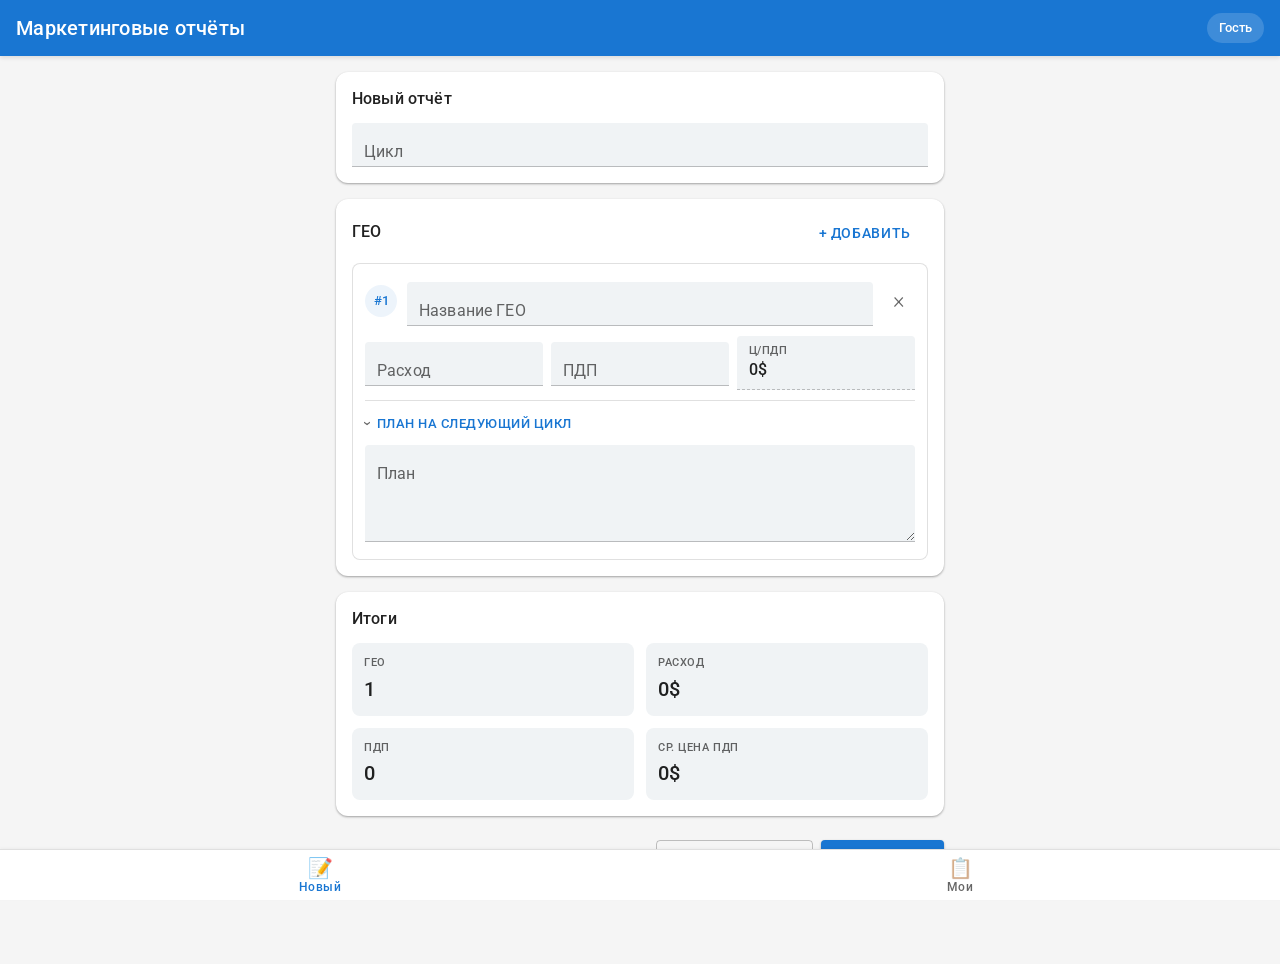
==== mui/index.html @ 9a976442 "Add Material-style draft under /mui/ Creates a parallel UI in mui/ that reuses the same app.js (so a" ====
<!doctype html>
<html lang="ru">
<head>
  <meta charset="UTF-8" />
  <meta name="viewport" content="width=device-width, initial-scale=1.0, viewport-fit=cover" />
  <title>Marketing Report — MUI Draft</title>
  <meta name="theme-color" content="#1976d2" />
  <link rel="preconnect" href="https://fonts.googleapis.com">
  <link rel="preconnect" href="https://fonts.gstatic.com" crossorigin>
  <link rel="stylesheet" href="https://fonts.googleapis.com/css2?family=Roboto:wght@400;500;700&display=swap">
  <link rel="stylesheet" href="./styles.css?v=mui1" />
  <script src="https://telegram.org/js/telegram-web-app.js"></script>
</head>
<body>
  <div id="toastContainer" class="snackbar-container" aria-live="polite"></div>

  <header class="app-bar">
    <h1>Маркетинговые отчёты</h1>
    <div class="user-chip" id="userPill">Загрузка…</div>
  </header>

  <div class="app">
    <main class="content">
      <section id="view-new-report" class="view active">
        <div class="form-card">
          <div class="section-head">
            <h2 id="formTitle">Новый отчёт</h2>
            <span class="badge hidden" id="editBadge">Редактирование</span>
          </div>
          <div class="text-field">
            <input id="cycle" type="text" inputmode="numeric" placeholder=" " />
            <label for="cycle">Цикл</label>
          </div>
          <input id="editingReportKey" type="hidden" />
        </div>

        <div class="form-card">
          <div class="section-head">
            <h2>ГЕО</h2>
            <button id="addGeoBtn" type="button" class="btn btn-text">+ ДОБАВИТЬ</button>
          </div>
          <div id="geoList" class="geo-list"></div>
        </div>

        <div class="form-card totals-card">
          <div class="section-head"><h2>Итоги</h2></div>
          <div class="totals-grid">
            <div><span>ГЕО</span><strong id="totalGeo">0</strong></div>
            <div><span>Расход</span><strong id="totalSpend">0$</strong></div>
            <div><span>ПДП</span><strong id="totalPdp">0</strong></div>
            <div><span>Ср. цена ПДП</span><strong id="totalAvg">0$</strong></div>
          </div>
        </div>

        <div class="actions-row">
          <button id="resetBtn" type="button" class="btn btn-text">Сбросить</button>
          <button id="previewBtn" type="button" class="btn btn-outlined">Предпросмотр</button>
          <button id="submitBtn" type="button" class="btn btn-contained btn-primary">Отправить</button>
        </div>
      </section>

      <section id="view-my-reports" class="view">
        <div class="list-header">
          <h2>Мои отчёты</h2>
          <button id="refreshMyReportsBtn" type="button" class="btn-icon-only" aria-label="Обновить">↻</button>
        </div>
        <div id="myReportsList" class="list-wrap">
          <div class="empty-state">Загрузка…</div>
        </div>
      </section>

      <section id="view-admin-cycles" class="view">
        <div class="list-header">
          <h2>Циклы</h2>
          <button id="refreshAdminCyclesBtn" type="button" class="btn-icon-only" aria-label="Обновить">↻</button>
        </div>
        <div id="adminCyclesList" class="list-wrap">
          <div class="empty-state">Загрузка…</div>
        </div>
      </section>

      <section id="view-admin-history" class="view">
        <div class="list-header">
          <h2>История</h2>
          <button id="refreshAdminHistoryBtn" type="button" class="btn-icon-only" aria-label="Обновить">↻</button>
        </div>
        <div id="adminHistoryList" class="list-wrap">
          <div class="empty-state">Загрузка…</div>
        </div>
      </section>

      <section id="previewCard" class="form-card preview hidden">
        <div class="section-head">
          <h2>Предпросмотр</h2>
          <button id="closePreviewBtn" type="button" class="btn btn-text">Закрыть</button>
        </div>
        <pre id="previewText"></pre>
      </section>
    </main>
  </div>

  <nav class="bottom-nav" id="topTabs">
    <button type="button" class="tab-btn active" data-view="new-report">
      <span class="bn-icon">📝</span>
      <span class="bn-label">Новый</span>
    </button>
    <button type="button" class="tab-btn" data-view="my-reports">
      <span class="bn-icon">📋</span>
      <span class="bn-label">Мои</span>
    </button>
    <button type="button" class="tab-btn hidden" data-view="admin-cycles" id="adminCyclesTab">
      <span class="bn-icon">📊</span>
      <span class="bn-label">Циклы</span>
    </button>
    <button type="button" class="tab-btn hidden" data-view="admin-history" id="adminHistoryTab">
      <span class="bn-icon">🕘</span>
      <span class="bn-label">История</span>
    </button>
  </nav>

  <template id="geoTemplate">
    <article class="geo-item">
      <div class="geo-top">
        <span class="geo-number">#1</span>
        <div class="text-field text-field-flex">
          <input class="geo-input" type="text" placeholder=" " />
          <label>Название ГЕО</label>
        </div>
        <button type="button" class="remove-geo btn-icon-close" aria-label="Удалить">×</button>
      </div>

      <div class="geo-metrics">
        <div class="text-field">
          <input class="spend-input" type="text" inputmode="decimal" placeholder=" " />
          <label>Расход</label>
        </div>
        <div class="text-field">
          <input class="pdp-input" type="text" inputmode="decimal" placeholder=" " />
          <label>ПДП</label>
        </div>
        <div class="readonly-field">
          <span class="readonly-label">Ц/ПДП</span>
          <span class="avg-output">0$</span>
        </div>
      </div>

      <details class="plan-details" open>
        <summary>План на следующий цикл</summary>
        <div class="text-field">
          <textarea class="plan-input" rows="3" placeholder=" "></textarea>
          <label>План</label>
        </div>
      </details>
    </article>
  </template>

  <script src="../app.js?v=mui1"></script>
</body>
</html>
---- mui/styles.css ----
/* MUI-inspired draft */
:root{
  color-scheme: light;

  --primary: #1976d2;
  --primary-dark: #115293;
  --primary-light: #42a5f5;
  --primary-soft: rgba(25,118,210,0.08);
  --primary-hover: rgba(25,118,210,0.04);

  --background: #f5f5f5;
  --surface: #ffffff;
  --surface-variant: #f0f3f5;

  --on-surface: rgba(0,0,0,0.87);
  --on-surface-medium: rgba(0,0,0,0.6);
  --on-surface-disabled: rgba(0,0,0,0.38);
  --divider: rgba(0,0,0,0.12);
  --divider-strong: rgba(0,0,0,0.23);

  --error: #d32f2f;
  --error-soft: rgba(211,47,47,0.08);
  --warning: #ed6c02;
  --warning-soft: rgba(237,108,2,0.12);
  --success: #2e7d32;
  --success-soft: rgba(46,125,50,0.08);

  --shadow-1: 0 1px 3px rgba(0,0,0,0.12), 0 1px 2px rgba(0,0,0,0.24);
  --shadow-2: 0 3px 6px rgba(0,0,0,0.10), 0 3px 6px rgba(0,0,0,0.13);
  --shadow-4: 0 10px 20px rgba(0,0,0,0.10), 0 6px 6px rgba(0,0,0,0.13);
  --shadow-app-bar: 0 2px 4px rgba(0,0,0,0.10);

  --bottom-nav-h: 64px;
  --app-bar-h: 56px;
}

*{box-sizing:border-box}
*::-webkit-tap-highlight-color{background:transparent}

html,body{
  margin:0;padding:0;
  background:var(--background);color:var(--on-surface);
  font-family:'Roboto',-apple-system,BlinkMacSystemFont,'Segoe UI',Arial,sans-serif;
  font-size:14px;line-height:1.43;
  -webkit-font-smoothing:antialiased;
  min-height:100%;
}
body{
  min-height:100dvh;
  padding-bottom:calc(var(--bottom-nav-h) + env(safe-area-inset-bottom));
}

/* App bar */
.app-bar{
  position:sticky;top:0;left:0;right:0;
  background:var(--primary);color:#fff;
  padding:max(8px, env(safe-area-inset-top)) 16px 8px;
  display:flex;align-items:center;justify-content:space-between;gap:12px;
  z-index:10;
  box-shadow:var(--shadow-app-bar);
  min-height:var(--app-bar-h)
}
.app-bar h1{
  margin:0;
  font-size:20px;font-weight:500;letter-spacing:0.0125em;
  color:#fff;
}
.user-chip{
  display:inline-flex;align-items:center;gap:6px;
  padding:6px 12px;
  background:rgba(255,255,255,0.16);color:#fff;
  border-radius:16px;
  font-size:13px;font-weight:500;
  white-space:nowrap;max-width:45vw;overflow:hidden;text-overflow:ellipsis
}

/* App layout */
.app{max-width:640px;margin:0 auto;padding:16px}
.content{display:flex;flex-direction:column;gap:16px}
.view{display:none;flex-direction:column;gap:16px}
.view.active{display:flex}
h1,h2,h3{margin:0;font-weight:500;color:var(--on-surface)}
h2{font-size:16px;font-weight:500;letter-spacing:0.0094em}
h3{font-size:15px;font-weight:500}

/* Cards */
.form-card{
  background:var(--surface);
  border-radius:12px;
  padding:16px;
  box-shadow:var(--shadow-1);
}
.section-head{
  display:flex;align-items:center;justify-content:space-between;gap:12px;
  margin-bottom:12px
}
.section-head h2,.section-head h3{flex:1;min-width:0}

/* Floating-label text fields */
.text-field{
  position:relative;
  margin-top:6px;
}
.text-field input,
.text-field textarea{
  width:100%;
  padding:18px 12px 6px;
  border:none;
  border-bottom:1px solid var(--divider-strong);
  background:var(--surface-variant);
  border-radius:4px 4px 0 0;
  font-family:inherit;font-size:16px;color:var(--on-surface);
  outline:none;
  transition:border-color .15s, background .15s;
}
.text-field textarea{resize:vertical;min-height:80px;line-height:1.5}
.text-field input:hover,.text-field textarea:hover{background:#e8ebee}
.text-field input:focus,.text-field textarea:focus{
  border-bottom:2px solid var(--primary);
  padding-bottom:5px;
  background:#e8ebee;
}
.text-field label{
  position:absolute;top:18px;left:12px;
  pointer-events:none;
  font-size:16px;color:var(--on-surface-medium);
  transition:all .15s ease;
  background:transparent;
  letter-spacing:0.009em;
  max-width:calc(100% - 24px);
  overflow:hidden;text-overflow:ellipsis;white-space:nowrap;
}
.text-field input:focus + label,
.text-field input:not(:placeholder-shown) + label,
.text-field textarea:focus + label,
.text-field textarea:not(:placeholder-shown) + label{
  top:6px;font-size:11px;
  color:var(--primary);
  font-weight:500;letter-spacing:0.04em;
}
.text-field-flex{flex:1;min-width:0}

/* Readonly field (Ц/ПДП) */
.readonly-field{
  display:flex;flex-direction:column;justify-content:center;
  padding:6px 12px;
  background:var(--surface-variant);
  border-radius:4px 4px 0 0;
  border-bottom:1px dashed var(--divider-strong);
  min-height:54px
}
.readonly-label{font-size:11px;color:var(--on-surface-medium);font-weight:500;letter-spacing:0.04em}
.readonly-field .avg-output{
  font-size:16px;font-weight:500;color:var(--on-surface);
  font-variant-numeric:tabular-nums
}

/* GEO block */
.geo-list{display:flex;flex-direction:column;gap:12px}
.geo-item{
  border:1px solid var(--divider);
  border-radius:8px;
  padding:12px;
  background:var(--surface);
  display:flex;flex-direction:column;gap:10px
}
.geo-top{display:flex;align-items:center;gap:10px}
.geo-number{
  flex-shrink:0;
  display:inline-flex;align-items:center;justify-content:center;
  min-width:32px;height:32px;padding:0 8px;
  border-radius:16px;
  background:var(--primary-soft);color:var(--primary);
  font-size:13px;font-weight:500;font-variant-numeric:tabular-nums
}
.btn-icon-close{
  flex-shrink:0;
  display:inline-flex;align-items:center;justify-content:center;
  width:32px;height:32px;padding:0;
  border:none;border-radius:50%;
  background:transparent;color:var(--on-surface-medium);
  font-size:22px;line-height:1;font-weight:300;
  cursor:pointer;font-family:inherit;
  transition:background .15s, color .15s;
}
.btn-icon-close:hover{background:var(--error-soft);color:var(--error)}
.geo-metrics{display:grid;grid-template-columns:1fr 1fr 1fr;gap:8px}

/* Plan details (collapsible) */
.plan-details{border-top:1px solid var(--divider);padding-top:8px;margin-top:0}
.plan-details summary{
  list-style:none;cursor:pointer;
  display:flex;align-items:center;gap:6px;
  padding:6px 0;
  font-size:13px;font-weight:500;color:var(--on-surface-medium);
  letter-spacing:0.04em;text-transform:uppercase;
  user-select:none;
}
.plan-details summary::-webkit-details-marker{display:none}
.plan-details summary::before{
  content:"›";display:inline-block;
  font-size:16px;line-height:1;color:var(--on-surface-medium);
  transition:transform .15s ease
}
.plan-details[open] summary::before{transform:rotate(90deg)}
.plan-details:hover summary,.plan-details[open] summary{color:var(--primary)}

/* Totals */
.totals-card .totals-grid{display:grid;grid-template-columns:repeat(2,1fr);gap:12px}
.totals-grid > div{
  padding:12px;
  background:var(--surface-variant);
  border-radius:8px
}
.totals-grid span{
  display:block;color:var(--on-surface-medium);
  font-size:11px;font-weight:500;text-transform:uppercase;letter-spacing:0.05em;
  margin-bottom:4px
}
.totals-grid strong{
  font-size:20px;font-weight:500;letter-spacing:-0.005em;
  font-variant-numeric:tabular-nums
}

/* Actions row at bottom of form */
.actions-row{
  display:flex;gap:8px;justify-content:flex-end;flex-wrap:wrap;align-items:center;
  padding:8px 0
}

/* Buttons */
.btn{
  display:inline-flex;align-items:center;justify-content:center;gap:6px;
  border:1px solid transparent;
  border-radius:4px;
  padding:8px 16px;min-height:36px;
  font-size:14px;font-weight:500;letter-spacing:0.046em;text-transform:uppercase;
  font-family:inherit;cursor:pointer;
  transition:background .15s, box-shadow .15s, color .15s, border-color .15s;
  position:relative;
}
.btn:disabled{opacity:0.6;cursor:not-allowed}
.btn:active{transform:translateY(1px)}

.btn-text{
  background:transparent;color:var(--primary);
}
.btn-text:hover{background:var(--primary-hover)}

.btn-outlined{
  background:transparent;color:var(--primary);
  border-color:var(--divider-strong);
}
.btn-outlined:hover{background:var(--primary-hover);border-color:var(--primary)}

.btn-contained{
  background:var(--primary);color:#fff;
  box-shadow:var(--shadow-1);
}
.btn-contained:hover{background:var(--primary-dark);box-shadow:var(--shadow-2)}

.btn-primary{} /* alias used by JS */
.btn-secondary{
  background:transparent;color:var(--primary);
  border-color:var(--divider-strong);
}
.btn-secondary:hover{background:var(--primary-hover);border-color:var(--primary)}
.btn-sm{padding:5px 10px;min-height:30px;font-size:12px}
.btn-ghost{background:transparent;color:var(--on-surface-medium);border:1px solid var(--divider)}
.btn-ghost:hover{background:rgba(0,0,0,0.04)}

.btn.is-loading{pointer-events:none}
.btn.is-loading::before{
  content:"";display:inline-block;width:14px;height:14px;
  border:2px solid currentColor;border-right-color:transparent;
  border-radius:50%;
  margin-right:8px;
  animation:btn-spin 0.7s linear infinite;
  vertical-align:-2px;
}
@keyframes btn-spin{to{transform:rotate(360deg)}}

.btn-icon-only{
  display:inline-flex;align-items:center;justify-content:center;
  width:40px;height:40px;padding:0;
  border:none;border-radius:50%;
  background:transparent;color:var(--on-surface-medium);
  font-size:18px;cursor:pointer;font-family:inherit;
  transition:background .15s,color .15s
}
.btn-icon-only:hover{background:rgba(0,0,0,0.04);color:var(--primary)}

/* List headers (above lists) */
.list-header{
  display:flex;align-items:center;justify-content:space-between;
  padding:8px 4px 0;
}
.list-header h2{font-size:18px;font-weight:500}
.list-wrap{display:flex;flex-direction:column;gap:12px}

/* List cards (reports/cycles/history) */
.report-card,.cycle-card,.history-card{
  background:var(--surface);
  border-radius:12px;
  padding:16px;
  box-shadow:var(--shadow-1);
  display:flex;flex-direction:column;gap:12px;
  transition:box-shadow .15s
}
.report-card:hover,.cycle-card:hover,.history-card:hover{box-shadow:var(--shadow-2)}

.kpi-row{display:grid;grid-template-columns:repeat(4,1fr);gap:8px}
.kpi-row-3{grid-template-columns:repeat(3,1fr)}
.kpi{
  padding:8px 10px;
  background:var(--surface-variant);
  border-radius:8px
}
.kpi span{
  display:block;color:var(--on-surface-medium);
  font-size:11px;font-weight:500;letter-spacing:0.04em;margin-bottom:2px;
  text-transform:uppercase
}
.kpi strong{font-size:14px;font-weight:500;letter-spacing:-0.005em;font-variant-numeric:tabular-nums}

/* Per-GEO breakdown rows inside report card */
.report-items{
  display:flex;flex-direction:column;gap:0;
  padding-top:8px;margin-top:4px;
  border-top:1px solid var(--divider)
}
.report-item{
  display:flex;align-items:center;justify-content:space-between;gap:12px;
  padding:8px 0;font-size:13px;line-height:1.4
}
.report-item + .report-item{border-top:1px solid var(--divider)}
.report-item-name{color:var(--on-surface);font-weight:400;min-width:0;overflow:hidden;text-overflow:ellipsis;white-space:nowrap}
.report-item-stats{color:var(--on-surface-medium);font-size:13px;font-variant-numeric:tabular-nums;white-space:nowrap;flex-shrink:0}

/* Meta */
.meta-stamp{color:var(--on-surface-medium);font-size:12px;font-weight:500;font-variant-numeric:tabular-nums;flex-shrink:0}
.meta-row{display:flex;gap:10px;flex-wrap:wrap;color:var(--on-surface-medium);font-size:12px}
.card-actions{display:flex;gap:8px;flex-wrap:wrap}

/* Empty state */
.empty-state{
  padding:32px 16px;
  background:var(--surface);
  border:1px dashed var(--divider);
  border-radius:12px;
  color:var(--on-surface-medium);text-align:center;font-size:14px
}

/* Badge / chip */
.badge{
  display:inline-flex;align-items:center;
  padding:4px 10px;border-radius:16px;
  background:var(--warning-soft);color:var(--warning);
  font-size:12px;font-weight:500;letter-spacing:0.02em
}

/* Bottom navigation */
.bottom-nav{
  position:fixed;bottom:0;left:0;right:0;
  display:flex;
  background:var(--surface);
  border-top:1px solid var(--divider);
  padding-bottom:env(safe-area-inset-bottom);
  z-index:10;
  box-shadow:0 -1px 3px rgba(0,0,0,0.04)
}
.bottom-nav .tab-btn{
  flex:1;
  display:flex;flex-direction:column;align-items:center;gap:2px;
  padding:8px 4px 6px;
  border:none;background:transparent;
  font-size:12px;font-weight:500;
  color:var(--on-surface-medium);
  cursor:pointer;font-family:inherit;
  transition:color .15s, background .15s
}
.bottom-nav .tab-btn:hover{background:rgba(0,0,0,0.04)}
.bottom-nav .tab-btn.active{color:var(--primary)}
.bn-icon{font-size:20px;line-height:1}
.bn-label{font-size:12px;letter-spacing:0.04em}

/* Snackbar (toast) */
.snackbar-container{
  position:fixed;
  bottom:calc(var(--bottom-nav-h) + env(safe-area-inset-bottom) + 12px);
  left:50%;transform:translateX(-50%);
  display:flex;flex-direction:column-reverse;gap:8px;
  pointer-events:none;
  z-index:100;
  width:calc(100% - 32px);max-width:520px;
}
.toast{
  pointer-events:auto;
  padding:14px 16px;
  border-radius:4px;
  background:#323232;color:#fff;
  font-size:14px;
  box-shadow:var(--shadow-4);
  opacity:0;transform:translateY(8px);
  animation:toast-in .2s ease forwards;
  letter-spacing:0.0142em;
}
.toast.out{animation:toast-out .2s ease forwards}
.toast-success{background:var(--success)}
.toast-error{background:var(--error)}
@keyframes toast-in{to{opacity:1;transform:translateY(0)}}
@keyframes toast-out{to{opacity:0;transform:translateY(8px)}}

/* Preview pre */
.preview pre{
  white-space:pre-wrap;word-break:break-word;margin:0;
  color:var(--on-surface);
  font-family:'Roboto Mono',ui-monospace,SFMono-Regular,Menlo,Consolas,monospace;
  font-size:13px;line-height:1.6
}

/* Utility */
.hidden{display:none!important}

/* Responsive */
@media (max-width:420px){
  .kpi-row{grid-template-columns:repeat(2,1fr)}
  .kpi-row-3{grid-template-columns:repeat(3,1fr)}
  .user-chip{max-width:38vw}
  .totals-card .totals-grid{grid-template-columns:repeat(2,1fr)}
}
@media (max-width:340px){
  .geo-metrics{grid-template-columns:1fr 1fr}
  .geo-metrics .readonly-field{grid-column:1/-1}
}
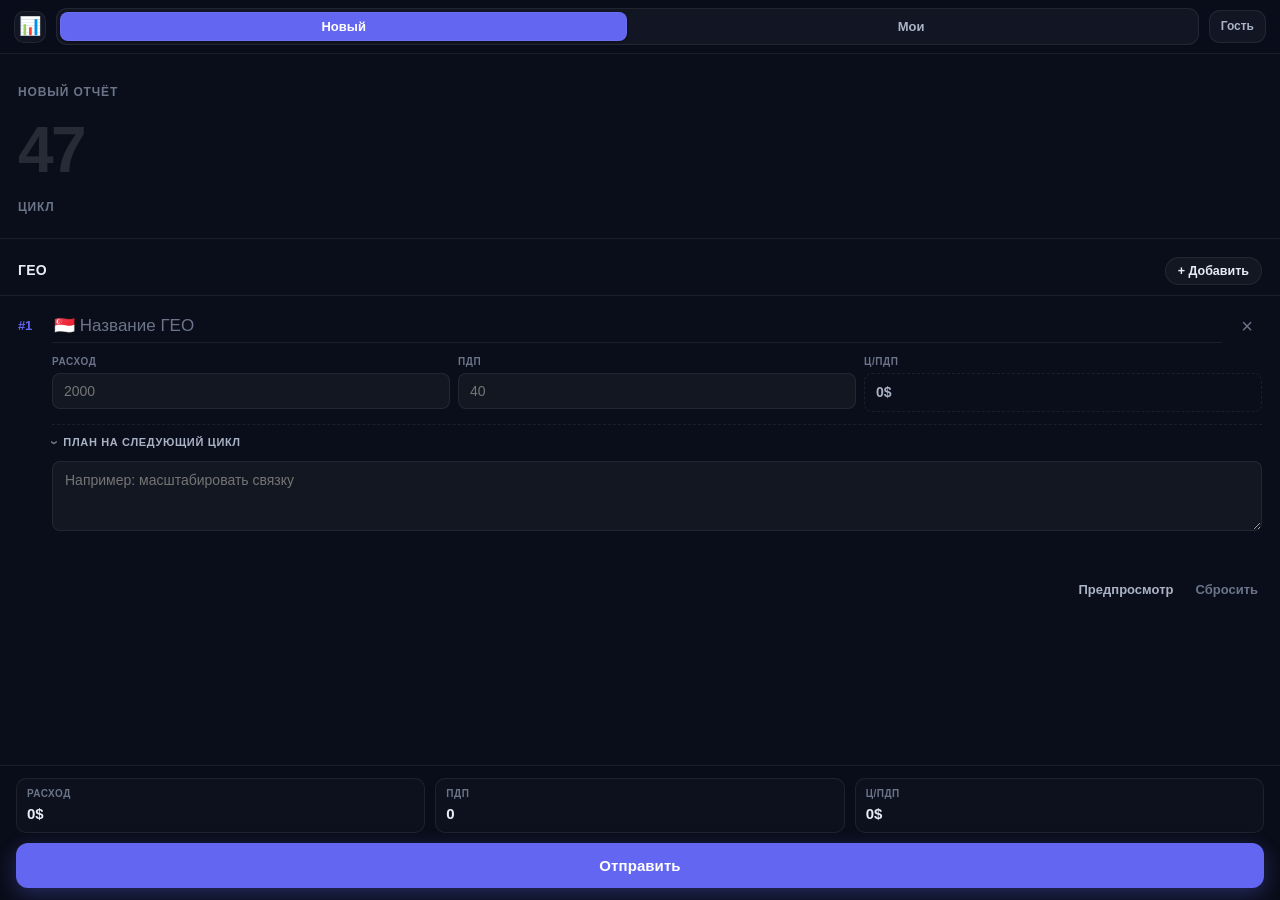
==== commit 15193932: "Replace MUI draft with FLOW layout (sticky shell, hero cycle, dock) Rewrites /mui/ as a layout explo" ====
--- a/mui/index.html
+++ b/mui/index.html
@@ -3,157 +3,133 @@
 <head>
   <meta charset="UTF-8" />
   <meta name="viewport" content="width=device-width, initial-scale=1.0, viewport-fit=cover" />
-  <title>Marketing Report — MUI Draft</title>
-  <meta name="theme-color" content="#1976d2" />
-  <link rel="preconnect" href="https://fonts.googleapis.com">
-  <link rel="preconnect" href="https://fonts.gstatic.com" crossorigin>
-  <link rel="stylesheet" href="https://fonts.googleapis.com/css2?family=Roboto:wght@400;500;700&display=swap">
-  <link rel="stylesheet" href="./styles.css?v=mui1" />
+  <title>Marketing Report — FLOW Draft</title>
+  <meta name="theme-color" content="#0a0e1a" />
+  <link rel="stylesheet" href="./styles.css?v=flow1" />
   <script src="https://telegram.org/js/telegram-web-app.js"></script>
 </head>
 <body>
-  <div id="toastContainer" class="snackbar-container" aria-live="polite"></div>
+  <div id="toastContainer" class="toast-container" aria-live="polite"></div>
 
-  <header class="app-bar">
-    <h1>Маркетинговые отчёты</h1>
-    <div class="user-chip" id="userPill">Загрузка…</div>
+  <header class="topbar">
+    <div class="brand">📊</div>
+    <nav class="segmented" id="topTabs">
+      <button type="button" class="tab-btn seg-btn active" data-view="new-report">Новый</button>
+      <button type="button" class="tab-btn seg-btn" data-view="my-reports">Мои</button>
+      <button type="button" class="tab-btn seg-btn hidden" data-view="admin-cycles" id="adminCyclesTab">Циклы</button>
+      <button type="button" class="tab-btn seg-btn hidden" data-view="admin-history" id="adminHistoryTab">История</button>
+    </nav>
+    <div class="user-chip" id="userPill">…</div>
   </header>
 
-  <div class="app">
-    <main class="content">
-      <section id="view-new-report" class="view active">
-        <div class="form-card">
-          <div class="section-head">
-            <h2 id="formTitle">Новый отчёт</h2>
-            <span class="badge hidden" id="editBadge">Редактирование</span>
-          </div>
-          <div class="text-field">
-            <input id="cycle" type="text" inputmode="numeric" placeholder=" " />
-            <label for="cycle">Цикл</label>
-          </div>
-          <input id="editingReportKey" type="hidden" />
+  <main class="content">
+    <section id="view-new-report" class="view active">
+      <div class="hero">
+        <div class="hero-head">
+          <span class="hero-eyebrow" id="formTitle">Новый отчёт</span>
+          <span class="badge hidden" id="editBadge">Редактирование</span>
         </div>
+        <input id="cycle" class="hero-input" type="text" inputmode="numeric" placeholder="47" />
+        <span class="hero-sub">Цикл</span>
+        <input id="editingReportKey" type="hidden" />
+      </div>
 
-        <div class="form-card">
-          <div class="section-head">
-            <h2>ГЕО</h2>
-            <button id="addGeoBtn" type="button" class="btn btn-text">+ ДОБАВИТЬ</button>
-          </div>
-          <div id="geoList" class="geo-list"></div>
+      <div class="section">
+        <div class="section-bar">
+          <span class="section-title">ГЕО</span>
+          <button id="addGeoBtn" type="button" class="chip-btn">+ Добавить</button>
         </div>
+        <div id="geoList" class="geo-list"></div>
+      </div>
 
-        <div class="form-card totals-card">
-          <div class="section-head"><h2>Итоги</h2></div>
-          <div class="totals-grid">
-            <div><span>ГЕО</span><strong id="totalGeo">0</strong></div>
-            <div><span>Расход</span><strong id="totalSpend">0$</strong></div>
-            <div><span>ПДП</span><strong id="totalPdp">0</strong></div>
-            <div><span>Ср. цена ПДП</span><strong id="totalAvg">0$</strong></div>
-          </div>
-        </div>
+      <div class="below-list">
+        <button id="previewBtn" type="button" class="link-btn">Предпросмотр</button>
+        <button id="resetBtn" type="button" class="link-btn link-btn-muted">Сбросить</button>
+      </div>
+    </section>
 
-        <div class="actions-row">
-          <button id="resetBtn" type="button" class="btn btn-text">Сбросить</button>
-          <button id="previewBtn" type="button" class="btn btn-outlined">Предпросмотр</button>
-          <button id="submitBtn" type="button" class="btn btn-contained btn-primary">Отправить</button>
-        </div>
-      </section>
+    <section id="view-my-reports" class="view">
+      <div class="list-toolbar">
+        <span class="section-title">Мои отчёты</span>
+        <button id="refreshMyReportsBtn" type="button" class="icon-btn" aria-label="Обновить">↻</button>
+      </div>
+      <div id="myReportsList" class="list-wrap">
+        <div class="empty-state">Загрузка…</div>
+      </div>
+    </section>
 
-      <section id="view-my-reports" class="view">
-        <div class="list-header">
-          <h2>Мои отчёты</h2>
-          <button id="refreshMyReportsBtn" type="button" class="btn-icon-only" aria-label="Обновить">↻</button>
-        </div>
-        <div id="myReportsList" class="list-wrap">
-          <div class="empty-state">Загрузка…</div>
-        </div>
-      </section>
+    <section id="view-admin-cycles" class="view">
+      <div class="list-toolbar">
+        <span class="section-title">Циклы</span>
+        <button id="refreshAdminCyclesBtn" type="button" class="icon-btn" aria-label="Обновить">↻</button>
+      </div>
+      <div id="adminCyclesList" class="list-wrap">
+        <div class="empty-state">Загрузка…</div>
+      </div>
+    </section>
 
-      <section id="view-admin-cycles" class="view">
-        <div class="list-header">
-          <h2>Циклы</h2>
-          <button id="refreshAdminCyclesBtn" type="button" class="btn-icon-only" aria-label="Обновить">↻</button>
-        </div>
-        <div id="adminCyclesList" class="list-wrap">
-          <div class="empty-state">Загрузка…</div>
-        </div>
-      </section>
+    <section id="view-admin-history" class="view">
+      <div class="list-toolbar">
+        <span class="section-title">История изменений</span>
+        <button id="refreshAdminHistoryBtn" type="button" class="icon-btn" aria-label="Обновить">↻</button>
+      </div>
+      <div id="adminHistoryList" class="list-wrap">
+        <div class="empty-state">Загрузка…</div>
+      </div>
+    </section>
 
-      <section id="view-admin-history" class="view">
-        <div class="list-header">
-          <h2>История</h2>
-          <button id="refreshAdminHistoryBtn" type="button" class="btn-icon-only" aria-label="Обновить">↻</button>
-        </div>
-        <div id="adminHistoryList" class="list-wrap">
-          <div class="empty-state">Загрузка…</div>
-        </div>
-      </section>
+    <section id="previewCard" class="card preview hidden">
+      <div class="section-bar">
+        <span class="section-title">Предпросмотр</span>
+        <button id="closePreviewBtn" type="button" class="chip-btn">Закрыть</button>
+      </div>
+      <pre id="previewText"></pre>
+    </section>
+  </main>
 
-      <section id="previewCard" class="form-card preview hidden">
-        <div class="section-head">
-          <h2>Предпросмотр</h2>
-          <button id="closePreviewBtn" type="button" class="btn btn-text">Закрыть</button>
-        </div>
-        <pre id="previewText"></pre>
-      </section>
-    </main>
-  </div>
+  <!-- Hidden elements still needed by JS -->
+  <span id="totalGeo" hidden>0</span>
 
-  <nav class="bottom-nav" id="topTabs">
-    <button type="button" class="tab-btn active" data-view="new-report">
-      <span class="bn-icon">📝</span>
-      <span class="bn-label">Новый</span>
-    </button>
-    <button type="button" class="tab-btn" data-view="my-reports">
-      <span class="bn-icon">📋</span>
-      <span class="bn-label">Мои</span>
-    </button>
-    <button type="button" class="tab-btn hidden" data-view="admin-cycles" id="adminCyclesTab">
-      <span class="bn-icon">📊</span>
-      <span class="bn-label">Циклы</span>
-    </button>
-    <button type="button" class="tab-btn hidden" data-view="admin-history" id="adminHistoryTab">
-      <span class="bn-icon">🕘</span>
-      <span class="bn-label">История</span>
-    </button>
-  </nav>
+  <!-- Sticky dock at bottom — live totals + submit -->
+  <footer class="dock">
+    <div class="dock-stats">
+      <div class="ds"><span>Расход</span><strong id="totalSpend">0$</strong></div>
+      <div class="ds"><span>ПДП</span><strong id="totalPdp">0</strong></div>
+      <div class="ds"><span>Ц/ПДП</span><strong id="totalAvg">0$</strong></div>
+    </div>
+    <button id="submitBtn" type="button" class="btn-cta">Отправить</button>
+  </footer>
 
   <template id="geoTemplate">
     <article class="geo-item">
       <div class="geo-top">
         <span class="geo-number">#1</span>
-        <div class="text-field text-field-flex">
-          <input class="geo-input" type="text" placeholder=" " />
-          <label>Название ГЕО</label>
-        </div>
-        <button type="button" class="remove-geo btn-icon-close" aria-label="Удалить">×</button>
+        <input class="geo-input" type="text" placeholder="🇸🇬 Название ГЕО" />
+        <button type="button" class="remove-geo close-btn" aria-label="Удалить">×</button>
       </div>
 
       <div class="geo-metrics">
-        <div class="text-field">
-          <input class="spend-input" type="text" inputmode="decimal" placeholder=" " />
+        <div class="metric">
           <label>Расход</label>
+          <input class="spend-input" type="text" inputmode="decimal" placeholder="2000" />
         </div>
-        <div class="text-field">
-          <input class="pdp-input" type="text" inputmode="decimal" placeholder=" " />
+        <div class="metric">
           <label>ПДП</label>
+          <input class="pdp-input" type="text" inputmode="decimal" placeholder="40" />
         </div>
-        <div class="readonly-field">
-          <span class="readonly-label">Ц/ПДП</span>
-          <span class="avg-output">0$</span>
+        <div class="metric metric-readonly">
+          <label>Ц/ПДП</label>
+          <div class="avg-output">0$</div>
         </div>
       </div>
 
       <details class="plan-details" open>
         <summary>План на следующий цикл</summary>
-        <div class="text-field">
-          <textarea class="plan-input" rows="3" placeholder=" "></textarea>
-          <label>План</label>
-        </div>
+        <textarea class="plan-input" rows="3" placeholder="Например: масштабировать связку"></textarea>
       </details>
     </article>
   </template>
 
-  <script src="../app.js?v=mui1"></script>
+  <script src="../app.js?v=flow1"></script>
 </body>
 </html>
--- a/mui/styles.css
+++ b/mui/styles.css
@@ -1,37 +1,35 @@
-/* MUI-inspired draft */
+/* FLOW layout draft — flat dark with sticky shell */
 :root{
-  color-scheme: light;
-
-  --primary: #1976d2;
-  --primary-dark: #115293;
-  --primary-light: #42a5f5;
-  --primary-soft: rgba(25,118,210,0.08);
-  --primary-hover: rgba(25,118,210,0.04);
-
-  --background: #f5f5f5;
-  --surface: #ffffff;
-  --surface-variant: #f0f3f5;
-
-  --on-surface: rgba(0,0,0,0.87);
-  --on-surface-medium: rgba(0,0,0,0.6);
-  --on-surface-disabled: rgba(0,0,0,0.38);
-  --divider: rgba(0,0,0,0.12);
-  --divider-strong: rgba(0,0,0,0.23);
-
-  --error: #d32f2f;
-  --error-soft: rgba(211,47,47,0.08);
-  --warning: #ed6c02;
-  --warning-soft: rgba(237,108,2,0.12);
-  --success: #2e7d32;
-  --success-soft: rgba(46,125,50,0.08);
-
-  --shadow-1: 0 1px 3px rgba(0,0,0,0.12), 0 1px 2px rgba(0,0,0,0.24);
-  --shadow-2: 0 3px 6px rgba(0,0,0,0.10), 0 3px 6px rgba(0,0,0,0.13);
-  --shadow-4: 0 10px 20px rgba(0,0,0,0.10), 0 6px 6px rgba(0,0,0,0.13);
-  --shadow-app-bar: 0 2px 4px rgba(0,0,0,0.10);
-
-  --bottom-nav-h: 64px;
-  --app-bar-h: 56px;
+  color-scheme: dark;
+
+  --bg: #0a0e1a;
+  --bg-translucent: rgba(10,14,26,0.85);
+  --bg-translucent-strong: rgba(10,14,26,0.94);
+  --surface: rgba(255,255,255,0.04);
+  --surface-2: rgba(255,255,255,0.07);
+  --surface-3: rgba(255,255,255,0.02);
+
+  --text: #e8ecf5;
+  --text-dim: #aab3c5;
+  --muted: #6b7488;
+
+  --line: rgba(255,255,255,0.07);
+  --line-strong: rgba(255,255,255,0.14);
+
+  --accent: #6366f1;
+  --accent-hover: #4f46e5;
+  --accent-soft: rgba(99,102,241,0.16);
+  --accent-glow: rgba(99,102,241,0.32);
+
+  --success: #10b981;
+  --success-soft: rgba(16,185,129,0.14);
+  --warning: #f59e0b;
+  --warning-soft: rgba(245,158,11,0.14);
+  --danger: #ef4444;
+  --danger-soft: rgba(239,68,68,0.14);
+
+  --topbar-h: 52px;
+  --dock-h: 132px;
 }
 
 *{box-sizing:border-box}
@@ -39,239 +37,393 @@
 
 html,body{
   margin:0;padding:0;
-  background:var(--background);color:var(--on-surface);
-  font-family:'Roboto',-apple-system,BlinkMacSystemFont,'Segoe UI',Arial,sans-serif;
-  font-size:14px;line-height:1.43;
+  background:var(--bg);color:var(--text);
+  font-family:-apple-system,BlinkMacSystemFont,"SF Pro Text","Segoe UI",Inter,Roboto,sans-serif;
+  font-size:15px;line-height:1.4;
   -webkit-font-smoothing:antialiased;
-  min-height:100%;
 }
 body{
   min-height:100dvh;
-  padding-bottom:calc(var(--bottom-nav-h) + env(safe-area-inset-bottom));
-}
-
-/* App bar */
-.app-bar{
+  /* leave room for sticky dock when shown */
+}
+body:has(#view-new-report.view.active){
+  padding-bottom:calc(var(--dock-h) + env(safe-area-inset-bottom))
+}
+
+/* Top bar */
+.topbar{
   position:sticky;top:0;left:0;right:0;
-  background:var(--primary);color:#fff;
-  padding:max(8px, env(safe-area-inset-top)) 16px 8px;
-  display:flex;align-items:center;justify-content:space-between;gap:12px;
+  display:flex;align-items:center;gap:10px;
+  padding:max(8px, env(safe-area-inset-top)) 14px 8px;
+  background:var(--bg-translucent);
+  -webkit-backdrop-filter:saturate(140%) blur(14px);
+  backdrop-filter:saturate(140%) blur(14px);
+  border-bottom:1px solid var(--line);
   z-index:10;
-  box-shadow:var(--shadow-app-bar);
-  min-height:var(--app-bar-h)
-}
-.app-bar h1{
-  margin:0;
-  font-size:20px;font-weight:500;letter-spacing:0.0125em;
-  color:#fff;
+  min-height:var(--topbar-h);
+}
+.brand{
+  flex-shrink:0;
+  width:32px;height:32px;display:flex;align-items:center;justify-content:center;
+  font-size:18px;
+  background:var(--surface);border-radius:10px;
+  border:1px solid var(--line);
+}
+.segmented{
+  flex:1;min-width:0;
+  display:flex;gap:0;
+  background:var(--surface);
+  border:1px solid var(--line);
+  border-radius:11px;
+  padding:3px;
+  overflow:hidden;
+}
+.seg-btn{
+  flex:1;min-width:0;
+  border:none;background:transparent;color:var(--text-dim);
+  padding:7px 8px;
+  font-size:13px;font-weight:600;font-family:inherit;
+  border-radius:8px;
+  cursor:pointer;
+  transition:background .15s, color .15s;
+  white-space:nowrap;overflow:hidden;text-overflow:ellipsis
+}
+.seg-btn:hover{color:var(--text)}
+.seg-btn.active{
+  background:var(--accent);color:#fff;
+  box-shadow:0 1px 2px rgba(0,0,0,0.4), 0 0 0 1px rgba(255,255,255,0.06) inset;
 }
 .user-chip{
-  display:inline-flex;align-items:center;gap:6px;
+  flex-shrink:0;
+  display:inline-flex;align-items:center;gap:4px;
+  padding:7px 11px;
+  background:var(--surface);
+  border:1px solid var(--line);
+  border-radius:11px;
+  font-size:12px;font-weight:600;color:var(--text-dim);
+  white-space:nowrap;max-width:30vw;overflow:hidden;text-overflow:ellipsis
+}
+
+/* Content */
+.content{display:block}
+.view{display:none}
+.view.active{display:block}
+
+/* Hero (cycle input) */
+.hero{
+  padding:30px 18px 22px;
+  border-bottom:1px solid var(--line);
+}
+.hero-head{
+  display:flex;justify-content:space-between;align-items:center;
+  margin-bottom:6px
+}
+.hero-eyebrow{
+  font-size:12px;font-weight:600;letter-spacing:0.07em;
+  text-transform:uppercase;color:var(--muted)
+}
+.hero-input{
+  display:block;width:100%;
+  background:transparent;border:0;outline:none;
+  color:var(--text);
+  font-family:inherit;
+  font-size:clamp(48px, 14vw, 64px);
+  font-weight:800;
+  letter-spacing:-0.04em;
+  line-height:1;
+  padding:6px 0 8px;
+  caret-color:var(--accent);
+}
+.hero-input::placeholder{color:rgba(255,255,255,0.12);font-weight:800}
+.hero-sub{
+  display:block;
+  font-size:12px;font-weight:600;color:var(--muted);
+  letter-spacing:0.07em;text-transform:uppercase;
+  margin-top:4px
+}
+
+/* Section header inside content */
+.section{padding:0 0 18px}
+.section-bar{
+  display:flex;align-items:center;justify-content:space-between;gap:10px;
+  padding:18px 18px 10px;
+}
+.section-title{
+  font-size:14px;font-weight:700;color:var(--text);
+  letter-spacing:0.02em
+}
+.chip-btn{
+  display:inline-flex;align-items:center;gap:4px;
+  border:1px solid var(--line);border-radius:999px;
   padding:6px 12px;
-  background:rgba(255,255,255,0.16);color:#fff;
-  border-radius:16px;
-  font-size:13px;font-weight:500;
-  white-space:nowrap;max-width:45vw;overflow:hidden;text-overflow:ellipsis
-}
-
-/* App layout */
-.app{max-width:640px;margin:0 auto;padding:16px}
-.content{display:flex;flex-direction:column;gap:16px}
-.view{display:none;flex-direction:column;gap:16px}
-.view.active{display:flex}
-h1,h2,h3{margin:0;font-weight:500;color:var(--on-surface)}
-h2{font-size:16px;font-weight:500;letter-spacing:0.0094em}
-h3{font-size:15px;font-weight:500}
-
-/* Cards */
-.form-card{
-  background:var(--surface);
-  border-radius:12px;
-  padding:16px;
-  box-shadow:var(--shadow-1);
-}
-.section-head{
-  display:flex;align-items:center;justify-content:space-between;gap:12px;
-  margin-bottom:12px
-}
-.section-head h2,.section-head h3{flex:1;min-width:0}
-
-/* Floating-label text fields */
-.text-field{
-  position:relative;
-  margin-top:6px;
-}
-.text-field input,
-.text-field textarea{
-  width:100%;
-  padding:18px 12px 6px;
-  border:none;
-  border-bottom:1px solid var(--divider-strong);
-  background:var(--surface-variant);
-  border-radius:4px 4px 0 0;
-  font-family:inherit;font-size:16px;color:var(--on-surface);
-  outline:none;
-  transition:border-color .15s, background .15s;
-}
-.text-field textarea{resize:vertical;min-height:80px;line-height:1.5}
-.text-field input:hover,.text-field textarea:hover{background:#e8ebee}
-.text-field input:focus,.text-field textarea:focus{
-  border-bottom:2px solid var(--primary);
-  padding-bottom:5px;
-  background:#e8ebee;
-}
-.text-field label{
-  position:absolute;top:18px;left:12px;
-  pointer-events:none;
-  font-size:16px;color:var(--on-surface-medium);
-  transition:all .15s ease;
-  background:transparent;
-  letter-spacing:0.009em;
-  max-width:calc(100% - 24px);
-  overflow:hidden;text-overflow:ellipsis;white-space:nowrap;
-}
-.text-field input:focus + label,
-.text-field input:not(:placeholder-shown) + label,
-.text-field textarea:focus + label,
-.text-field textarea:not(:placeholder-shown) + label{
-  top:6px;font-size:11px;
-  color:var(--primary);
-  font-weight:500;letter-spacing:0.04em;
-}
-.text-field-flex{flex:1;min-width:0}
-
-/* Readonly field (Ц/ПДП) */
-.readonly-field{
-  display:flex;flex-direction:column;justify-content:center;
-  padding:6px 12px;
-  background:var(--surface-variant);
-  border-radius:4px 4px 0 0;
-  border-bottom:1px dashed var(--divider-strong);
-  min-height:54px
-}
-.readonly-label{font-size:11px;color:var(--on-surface-medium);font-weight:500;letter-spacing:0.04em}
-.readonly-field .avg-output{
-  font-size:16px;font-weight:500;color:var(--on-surface);
-  font-variant-numeric:tabular-nums
-}
-
-/* GEO block */
-.geo-list{display:flex;flex-direction:column;gap:12px}
+  background:var(--surface);color:var(--text);
+  font-size:12.5px;font-weight:600;font-family:inherit;
+  cursor:pointer;
+  transition:background .15s, border-color .15s
+}
+.chip-btn:hover{background:var(--surface-2);border-color:var(--line-strong)}
+
+/* GEO list — flat rows separated by horizontal dividers */
+.geo-list{display:flex;flex-direction:column}
 .geo-item{
-  border:1px solid var(--divider);
-  border-radius:8px;
-  padding:12px;
-  background:var(--surface);
-  display:flex;flex-direction:column;gap:10px
-}
+  padding:14px 18px;
+  display:flex;flex-direction:column;gap:12px;
+  border-top:1px solid var(--line);
+}
+.geo-item:first-child{border-top:1px solid var(--line)}
+
 .geo-top{display:flex;align-items:center;gap:10px}
 .geo-number{
   flex-shrink:0;
-  display:inline-flex;align-items:center;justify-content:center;
-  min-width:32px;height:32px;padding:0 8px;
-  border-radius:16px;
-  background:var(--primary-soft);color:var(--primary);
-  font-size:13px;font-weight:500;font-variant-numeric:tabular-nums
-}
-.btn-icon-close{
+  font-size:13px;font-weight:700;
+  color:var(--accent);
+  letter-spacing:-0.02em;
+  font-variant-numeric:tabular-nums;
+  width:24px
+}
+.geo-input{
+  flex:1;min-width:0;
+  background:transparent;
+  border:0;border-bottom:1px solid var(--line);
+  color:var(--text);
+  font-size:17px;font-weight:600;font-family:inherit;
+  padding:6px 2px;
+  outline:none;
+  transition:border-color .15s
+}
+.geo-input::placeholder{color:var(--muted);font-weight:500}
+.geo-input:focus{border-bottom-color:var(--accent)}
+.close-btn{
   flex-shrink:0;
   display:inline-flex;align-items:center;justify-content:center;
-  width:32px;height:32px;padding:0;
-  border:none;border-radius:50%;
-  background:transparent;color:var(--on-surface-medium);
-  font-size:22px;line-height:1;font-weight:300;
+  width:30px;height:30px;padding:0;
+  border:0;border-radius:50%;
+  background:transparent;color:var(--muted);
+  font-size:20px;line-height:1;font-weight:300;
   cursor:pointer;font-family:inherit;
-  transition:background .15s, color .15s;
-}
-.btn-icon-close:hover{background:var(--error-soft);color:var(--error)}
-.geo-metrics{display:grid;grid-template-columns:1fr 1fr 1fr;gap:8px}
-
-/* Plan details (collapsible) */
-.plan-details{border-top:1px solid var(--divider);padding-top:8px;margin-top:0}
+  transition:background .15s, color .15s
+}
+.close-btn:hover{background:var(--danger-soft);color:var(--danger)}
+
+/* GEO metrics row */
+.geo-metrics{
+  display:grid;grid-template-columns:1fr 1fr 1fr;gap:8px;
+  padding-left:34px /* indent under .geo-number for alignment */
+}
+.metric label{
+  display:block;
+  font-size:10px;font-weight:600;color:var(--muted);
+  text-transform:uppercase;letter-spacing:0.06em;
+  margin-bottom:4px
+}
+.metric input{
+  width:100%;
+  background:var(--surface);
+  border:1px solid var(--line);
+  border-radius:8px;
+  padding:9px 11px;
+  color:var(--text);font-size:14px;font-weight:500;font-family:inherit;
+  font-variant-numeric:tabular-nums;
+  outline:none;
+  transition:background .15s, border-color .15s
+}
+.metric input:focus{
+  background:var(--surface-2);border-color:var(--accent)
+}
+.metric-readonly .avg-output{
+  display:flex;align-items:center;
+  padding:9px 11px;
+  border:1px dashed var(--line);
+  border-radius:8px;
+  color:var(--text-dim);
+  font-size:14px;font-weight:600;
+  font-variant-numeric:tabular-nums;
+  min-height:36px
+}
+
+/* Plan details */
+.plan-details{
+  margin-left:34px;
+  padding-top:6px;
+  border-top:1px dashed var(--line)
+}
 .plan-details summary{
   list-style:none;cursor:pointer;
   display:flex;align-items:center;gap:6px;
-  padding:6px 0;
-  font-size:13px;font-weight:500;color:var(--on-surface-medium);
-  letter-spacing:0.04em;text-transform:uppercase;
-  user-select:none;
+  padding:4px 0;
+  font-size:11px;font-weight:600;color:var(--muted);
+  text-transform:uppercase;letter-spacing:0.06em;
+  user-select:none
 }
 .plan-details summary::-webkit-details-marker{display:none}
 .plan-details summary::before{
   content:"›";display:inline-block;
-  font-size:16px;line-height:1;color:var(--on-surface-medium);
+  font-size:14px;line-height:1;color:var(--muted);
   transition:transform .15s ease
 }
 .plan-details[open] summary::before{transform:rotate(90deg)}
-.plan-details:hover summary,.plan-details[open] summary{color:var(--primary)}
-
-/* Totals */
-.totals-card .totals-grid{display:grid;grid-template-columns:repeat(2,1fr);gap:12px}
-.totals-grid > div{
-  padding:12px;
-  background:var(--surface-variant);
+.plan-details:hover summary,.plan-details[open] summary{color:var(--text-dim)}
+.plan-input{
+  width:100%;margin-top:6px;
+  background:var(--surface);
+  border:1px solid var(--line);
+  border-radius:8px;
+  padding:10px 12px;
+  color:var(--text);font-size:14px;font-family:inherit;
+  resize:vertical;min-height:60px;
+  outline:none;
+  transition:background .15s, border-color .15s
+}
+.plan-input:focus{background:var(--surface-2);border-color:var(--accent)}
+
+/* Below list (preview/reset secondary actions) */
+.below-list{
+  display:flex;justify-content:flex-end;gap:14px;
+  padding:8px 18px 24px
+}
+.link-btn{
+  background:transparent;border:0;
+  color:var(--text-dim);
+  font-size:13px;font-weight:600;font-family:inherit;
+  cursor:pointer;
+  padding:6px 4px;
+  transition:color .15s
+}
+.link-btn:hover{color:var(--text)}
+.link-btn-muted{color:var(--muted)}
+
+/* List toolbars (Мои отчёты, Циклы, История) */
+.list-toolbar{
+  display:flex;justify-content:space-between;align-items:center;
+  padding:18px 18px 12px
+}
+.list-wrap{
+  display:flex;flex-direction:column;
+  padding:0 18px 24px;gap:10px
+}
+.icon-btn{
+  display:inline-flex;align-items:center;justify-content:center;
+  width:34px;height:34px;
+  border:1px solid var(--line);border-radius:50%;
+  background:var(--surface);color:var(--text-dim);
+  font-size:15px;cursor:pointer;font-family:inherit;
+  transition:background .15s,border-color .15s,color .15s
+}
+.icon-btn:hover{background:var(--surface-2);color:var(--text);border-color:var(--line-strong)}
+
+/* Cards (reports list / cycles / history) — JS produces these */
+.report-card,.cycle-card,.history-card{
+  background:var(--surface);
+  border:1px solid var(--line);
+  border-radius:14px;
+  padding:14px;
+  display:flex;flex-direction:column;gap:10px;
+  transition:border-color .15s, background .15s
+}
+.report-card:hover,.cycle-card:hover,.history-card:hover{border-color:var(--line-strong)}
+
+.section-head{
+  display:flex;align-items:center;justify-content:space-between;gap:10px
+}
+.section-head h2,.section-head h3{margin:0;font-size:15px;font-weight:700}
+
+.kpi-row{display:grid;grid-template-columns:repeat(4,1fr);gap:6px}
+.kpi-row-3{grid-template-columns:repeat(3,1fr)}
+.kpi{
+  padding:8px 10px;
+  background:var(--surface-3);
+  border:1px solid var(--line);
   border-radius:8px
 }
-.totals-grid span{
-  display:block;color:var(--on-surface-medium);
-  font-size:11px;font-weight:500;text-transform:uppercase;letter-spacing:0.05em;
-  margin-bottom:4px
-}
-.totals-grid strong{
-  font-size:20px;font-weight:500;letter-spacing:-0.005em;
-  font-variant-numeric:tabular-nums
-}
-
-/* Actions row at bottom of form */
-.actions-row{
-  display:flex;gap:8px;justify-content:flex-end;flex-wrap:wrap;align-items:center;
-  padding:8px 0
-}
-
-/* Buttons */
-.btn{
-  display:inline-flex;align-items:center;justify-content:center;gap:6px;
-  border:1px solid transparent;
-  border-radius:4px;
-  padding:8px 16px;min-height:36px;
-  font-size:14px;font-weight:500;letter-spacing:0.046em;text-transform:uppercase;
-  font-family:inherit;cursor:pointer;
-  transition:background .15s, box-shadow .15s, color .15s, border-color .15s;
-  position:relative;
-}
-.btn:disabled{opacity:0.6;cursor:not-allowed}
-.btn:active{transform:translateY(1px)}
-
-.btn-text{
-  background:transparent;color:var(--primary);
-}
-.btn-text:hover{background:var(--primary-hover)}
-
-.btn-outlined{
-  background:transparent;color:var(--primary);
-  border-color:var(--divider-strong);
-}
-.btn-outlined:hover{background:var(--primary-hover);border-color:var(--primary)}
-
-.btn-contained{
-  background:var(--primary);color:#fff;
-  box-shadow:var(--shadow-1);
-}
-.btn-contained:hover{background:var(--primary-dark);box-shadow:var(--shadow-2)}
-
-.btn-primary{} /* alias used by JS */
-.btn-secondary{
-  background:transparent;color:var(--primary);
-  border-color:var(--divider-strong);
-}
-.btn-secondary:hover{background:var(--primary-hover);border-color:var(--primary)}
-.btn-sm{padding:5px 10px;min-height:30px;font-size:12px}
-.btn-ghost{background:transparent;color:var(--on-surface-medium);border:1px solid var(--divider)}
-.btn-ghost:hover{background:rgba(0,0,0,0.04)}
-
-.btn.is-loading{pointer-events:none}
-.btn.is-loading::before{
-  content:"";display:inline-block;width:14px;height:14px;
+.kpi span{
+  display:block;color:var(--muted);
+  font-size:10px;font-weight:600;letter-spacing:0.05em;
+  text-transform:uppercase;margin-bottom:2px
+}
+.kpi strong{font-size:13px;font-weight:700;font-variant-numeric:tabular-nums}
+
+.report-items{
+  display:flex;flex-direction:column;
+  padding-top:8px;margin-top:2px;
+  border-top:1px dashed var(--line)
+}
+.report-item{
+  display:flex;align-items:center;justify-content:space-between;gap:12px;
+  padding:6px 0;font-size:13px;line-height:1.3
+}
+.report-item + .report-item{border-top:1px solid var(--line)}
+.report-item-name{color:var(--text);font-weight:500;min-width:0;overflow:hidden;text-overflow:ellipsis;white-space:nowrap}
+.report-item-stats{color:var(--text-dim);font-size:12px;font-variant-numeric:tabular-nums;white-space:nowrap;flex-shrink:0}
+
+.meta-stamp{color:var(--muted);font-size:12px;font-weight:500;font-variant-numeric:tabular-nums;flex-shrink:0}
+.meta-row{display:flex;gap:8px;flex-wrap:wrap;color:var(--text-dim);font-size:12px}
+.card-actions{display:flex;gap:8px;flex-wrap:wrap}
+
+.empty-state{
+  padding:32px 16px;
+  border:1px dashed var(--line);
+  border-radius:14px;
+  color:var(--muted);text-align:center;font-size:13px
+}
+
+/* Badge */
+.badge{
+  display:inline-flex;align-items:center;
+  padding:3px 9px;border-radius:999px;
+  background:var(--warning-soft);color:var(--warning);
+  font-size:11px;font-weight:600;letter-spacing:0.02em
+}
+
+/* Sticky dock at bottom */
+.dock{
+  position:fixed;bottom:0;left:0;right:0;
+  display:none;
+  flex-direction:column;gap:10px;
+  padding:12px 16px calc(12px + env(safe-area-inset-bottom));
+  background:var(--bg-translucent-strong);
+  -webkit-backdrop-filter:saturate(140%) blur(20px);
+  backdrop-filter:saturate(140%) blur(20px);
+  border-top:1px solid var(--line);
+  z-index:10
+}
+body:has(#view-new-report.view.active) .dock{display:flex}
+.dock-stats{
+  display:grid;grid-template-columns:repeat(3,1fr);gap:10px
+}
+.ds{
+  padding:8px 10px;
+  background:var(--surface-3);
+  border:1px solid var(--line);
+  border-radius:10px
+}
+.ds span{
+  display:block;color:var(--muted);
+  font-size:10px;font-weight:600;letter-spacing:0.05em;
+  text-transform:uppercase;margin-bottom:2px
+}
+.ds strong{
+  font-size:15px;font-weight:700;
+  font-variant-numeric:tabular-nums;letter-spacing:-0.005em
+}
+.btn-cta{
+  width:100%;
+  padding:14px;
+  background:var(--accent);color:#fff;
+  border:0;border-radius:12px;
+  font-size:15px;font-weight:700;font-family:inherit;
+  letter-spacing:0.005em;
+  cursor:pointer;
+  box-shadow:0 6px 20px var(--accent-glow);
+  transition:background .15s, box-shadow .15s, transform .05s
+}
+.btn-cta:hover{background:var(--accent-hover);box-shadow:0 8px 28px var(--accent-glow)}
+.btn-cta:active{transform:translateY(1px)}
+.btn-cta:disabled{opacity:0.6;cursor:not-allowed}
+
+.btn-cta.is-loading{pointer-events:none}
+.btn-cta.is-loading::before{
+  content:"";display:inline-block;
+  width:14px;height:14px;
   border:2px solid currentColor;border-right-color:transparent;
   border-radius:50%;
   margin-right:8px;
@@ -280,156 +432,88 @@
 }
 @keyframes btn-spin{to{transform:rotate(360deg)}}
 
-.btn-icon-only{
-  display:inline-flex;align-items:center;justify-content:center;
-  width:40px;height:40px;padding:0;
-  border:none;border-radius:50%;
-  background:transparent;color:var(--on-surface-medium);
-  font-size:18px;cursor:pointer;font-family:inherit;
-  transition:background .15s,color .15s
-}
-.btn-icon-only:hover{background:rgba(0,0,0,0.04);color:var(--primary)}
-
-/* List headers (above lists) */
-.list-header{
-  display:flex;align-items:center;justify-content:space-between;
-  padding:8px 4px 0;
-}
-.list-header h2{font-size:18px;font-weight:500}
-.list-wrap{display:flex;flex-direction:column;gap:12px}
-
-/* List cards (reports/cycles/history) */
-.report-card,.cycle-card,.history-card{
-  background:var(--surface);
-  border-radius:12px;
-  padding:16px;
-  box-shadow:var(--shadow-1);
-  display:flex;flex-direction:column;gap:12px;
-  transition:box-shadow .15s
-}
-.report-card:hover,.cycle-card:hover,.history-card:hover{box-shadow:var(--shadow-2)}
-
-.kpi-row{display:grid;grid-template-columns:repeat(4,1fr);gap:8px}
-.kpi-row-3{grid-template-columns:repeat(3,1fr)}
-.kpi{
-  padding:8px 10px;
-  background:var(--surface-variant);
-  border-radius:8px
-}
-.kpi span{
-  display:block;color:var(--on-surface-medium);
-  font-size:11px;font-weight:500;letter-spacing:0.04em;margin-bottom:2px;
-  text-transform:uppercase
-}
-.kpi strong{font-size:14px;font-weight:500;letter-spacing:-0.005em;font-variant-numeric:tabular-nums}
-
-/* Per-GEO breakdown rows inside report card */
-.report-items{
-  display:flex;flex-direction:column;gap:0;
-  padding-top:8px;margin-top:4px;
-  border-top:1px solid var(--divider)
-}
-.report-item{
-  display:flex;align-items:center;justify-content:space-between;gap:12px;
-  padding:8px 0;font-size:13px;line-height:1.4
-}
-.report-item + .report-item{border-top:1px solid var(--divider)}
-.report-item-name{color:var(--on-surface);font-weight:400;min-width:0;overflow:hidden;text-overflow:ellipsis;white-space:nowrap}
-.report-item-stats{color:var(--on-surface-medium);font-size:13px;font-variant-numeric:tabular-nums;white-space:nowrap;flex-shrink:0}
-
-/* Meta */
-.meta-stamp{color:var(--on-surface-medium);font-size:12px;font-weight:500;font-variant-numeric:tabular-nums;flex-shrink:0}
-.meta-row{display:flex;gap:10px;flex-wrap:wrap;color:var(--on-surface-medium);font-size:12px}
-.card-actions{display:flex;gap:8px;flex-wrap:wrap}
-
-/* Empty state */
-.empty-state{
-  padding:32px 16px;
-  background:var(--surface);
-  border:1px dashed var(--divider);
-  border-radius:12px;
-  color:var(--on-surface-medium);text-align:center;font-size:14px
-}
-
-/* Badge / chip */
-.badge{
-  display:inline-flex;align-items:center;
-  padding:4px 10px;border-radius:16px;
-  background:var(--warning-soft);color:var(--warning);
-  font-size:12px;font-weight:500;letter-spacing:0.02em
-}
-
-/* Bottom navigation */
-.bottom-nav{
-  position:fixed;bottom:0;left:0;right:0;
-  display:flex;
-  background:var(--surface);
-  border-top:1px solid var(--divider);
-  padding-bottom:env(safe-area-inset-bottom);
-  z-index:10;
-  box-shadow:0 -1px 3px rgba(0,0,0,0.04)
-}
-.bottom-nav .tab-btn{
-  flex:1;
-  display:flex;flex-direction:column;align-items:center;gap:2px;
-  padding:8px 4px 6px;
-  border:none;background:transparent;
-  font-size:12px;font-weight:500;
-  color:var(--on-surface-medium);
-  cursor:pointer;font-family:inherit;
-  transition:color .15s, background .15s
-}
-.bottom-nav .tab-btn:hover{background:rgba(0,0,0,0.04)}
-.bottom-nav .tab-btn.active{color:var(--primary)}
-.bn-icon{font-size:20px;line-height:1}
-.bn-label{font-size:12px;letter-spacing:0.04em}
-
-/* Snackbar (toast) */
-.snackbar-container{
+/* Aliases for shared JS — mostly used in setEditMode + my-reports button rendering */
+.btn{cursor:pointer;font-family:inherit}
+.btn.is-loading{pointer-events:none}
+.btn.is-loading::before{
+  content:"";display:inline-block;
+  width:14px;height:14px;
+  border:2px solid currentColor;border-right-color:transparent;
+  border-radius:50%;
+  margin-right:6px;
+  animation:btn-spin 0.7s linear infinite;
+  vertical-align:-2px;
+}
+.btn-primary, .btn-secondary, .btn-ghost{}
+.btn-sm{padding:5px 10px;font-size:12px;font-weight:600;border-radius:7px}
+
+/* "Редактировать" button on report-card uses btn btn-secondary btn-sm */
+.report-card .btn-secondary, .cycle-card .btn-secondary, .history-card .btn-secondary,
+.report-card .btn, .cycle-card .btn, .history-card .btn{
+  background:var(--surface);
+  color:var(--text);
+  border:1px solid var(--line);
+  border-radius:8px;
+  padding:6px 12px;
+  font-size:12.5px;font-weight:600;
+  transition:background .15s, border-color .15s
+}
+.report-card .btn:hover, .cycle-card .btn:hover, .history-card .btn:hover{
+  background:var(--surface-2);border-color:var(--line-strong)
+}
+
+/* Preview card */
+.card.preview{
+  margin:0 18px 24px;
+  background:var(--surface);
+  border:1px solid var(--line);
+  border-radius:14px;
+  padding:14px
+}
+.preview pre{
+  white-space:pre-wrap;word-break:break-word;margin:0;
+  color:var(--text-dim);
+  font-family:ui-monospace,SFMono-Regular,Menlo,Consolas,monospace;
+  font-size:12px;line-height:1.6
+}
+
+/* Toast (top center, similar to current) */
+.toast-container{
   position:fixed;
-  bottom:calc(var(--bottom-nav-h) + env(safe-area-inset-bottom) + 12px);
+  top:max(12px, env(safe-area-inset-top));
   left:50%;transform:translateX(-50%);
-  display:flex;flex-direction:column-reverse;gap:8px;
+  display:flex;flex-direction:column;gap:8px;
   pointer-events:none;
   z-index:100;
-  width:calc(100% - 32px);max-width:520px;
+  width:calc(100% - 32px);max-width:520px
 }
 .toast{
   pointer-events:auto;
-  padding:14px 16px;
-  border-radius:4px;
-  background:#323232;color:#fff;
-  font-size:14px;
-  box-shadow:var(--shadow-4);
-  opacity:0;transform:translateY(8px);
+  padding:12px 16px;
+  border-radius:12px;
+  background:var(--surface);
+  border:1px solid var(--line-strong);
+  color:var(--text);
+  font-size:13.5px;font-weight:500;
+  box-shadow:0 12px 32px rgba(0,0,0,0.5);
+  opacity:0;transform:translateY(-8px);
   animation:toast-in .2s ease forwards;
-  letter-spacing:0.0142em;
 }
 .toast.out{animation:toast-out .2s ease forwards}
-.toast-success{background:var(--success)}
-.toast-error{background:var(--error)}
+.toast-success{border-color:var(--success);background:linear-gradient(var(--success-soft),var(--success-soft)),var(--surface)}
+.toast-error{border-color:var(--danger);background:linear-gradient(var(--danger-soft),var(--danger-soft)),var(--surface)}
 @keyframes toast-in{to{opacity:1;transform:translateY(0)}}
-@keyframes toast-out{to{opacity:0;transform:translateY(8px)}}
-
-/* Preview pre */
-.preview pre{
-  white-space:pre-wrap;word-break:break-word;margin:0;
-  color:var(--on-surface);
-  font-family:'Roboto Mono',ui-monospace,SFMono-Regular,Menlo,Consolas,monospace;
-  font-size:13px;line-height:1.6
-}
+@keyframes toast-out{to{opacity:0;transform:translateY(-8px)}}
 
 /* Utility */
 .hidden{display:none!important}
 
 /* Responsive */
-@media (max-width:420px){
-  .kpi-row{grid-template-columns:repeat(2,1fr)}
-  .kpi-row-3{grid-template-columns:repeat(3,1fr)}
-  .user-chip{max-width:38vw}
-  .totals-card .totals-grid{grid-template-columns:repeat(2,1fr)}
-}
-@media (max-width:340px){
-  .geo-metrics{grid-template-columns:1fr 1fr}
-  .geo-metrics .readonly-field{grid-column:1/-1}
-}
+@media (max-width:380px){
+  .geo-metrics{padding-left:0;grid-template-columns:1fr 1fr 1fr;gap:6px}
+  .plan-details{margin-left:0}
+  .seg-btn{padding:7px 6px;font-size:12px}
+  .user-chip{max-width:24vw;font-size:11px;padding:6px 9px}
+  .dock-stats{grid-template-columns:repeat(3,1fr);gap:6px}
+  .ds strong{font-size:13px}
+}
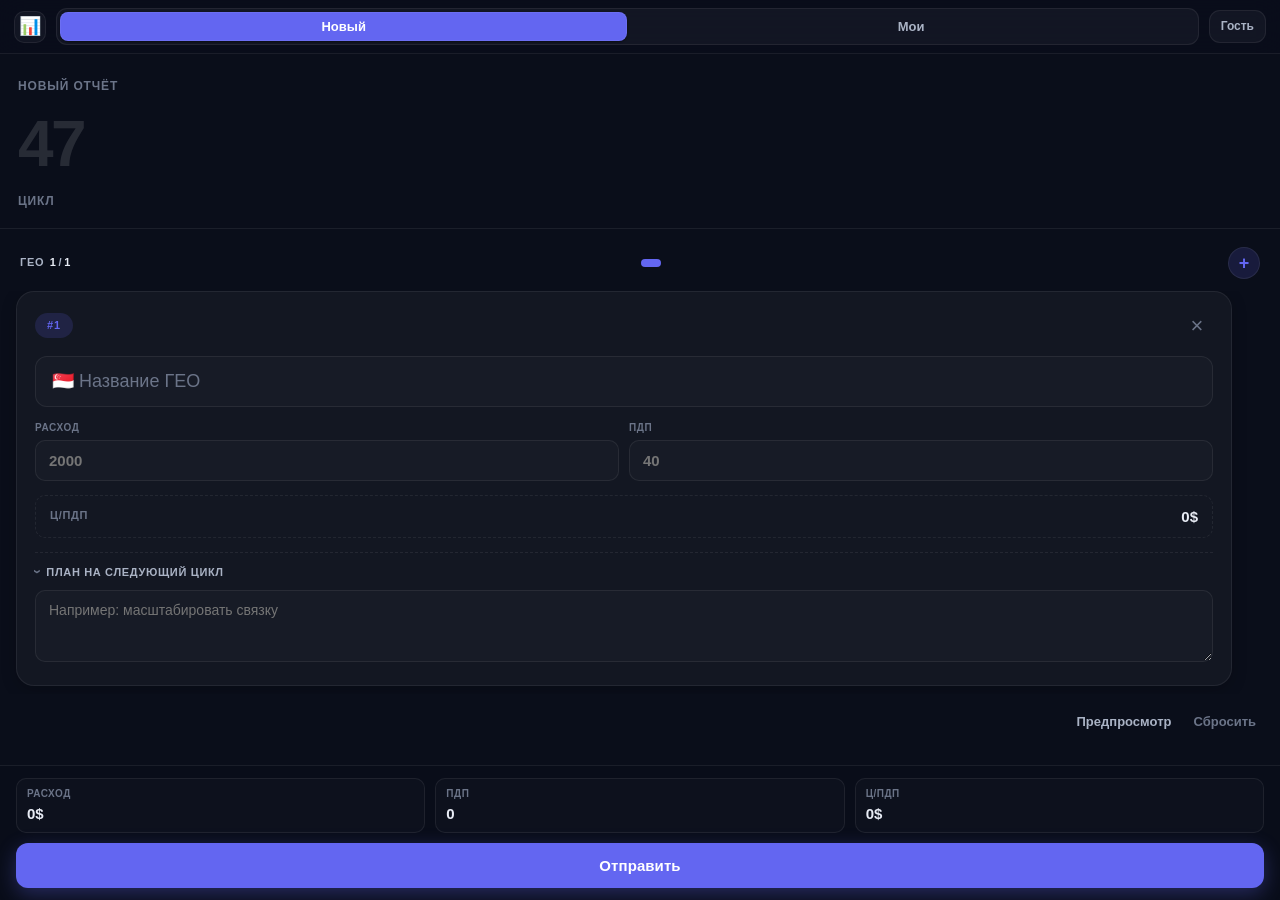
==== commit 74227bc0: "Replace MUI draft with horizontal carousel paradigm Rewrites /mui/ around a fundamentally different " ====
--- a/mui/index.html
+++ b/mui/index.html
@@ -3,9 +3,9 @@
 <head>
   <meta charset="UTF-8" />
   <meta name="viewport" content="width=device-width, initial-scale=1.0, viewport-fit=cover" />
-  <title>Marketing Report — FLOW Draft</title>
+  <title>Marketing Report — Carousel Draft</title>
   <meta name="theme-color" content="#0a0e1a" />
-  <link rel="stylesheet" href="./styles.css?v=flow1" />
+  <link rel="stylesheet" href="./styles.css?v=flow2" />
   <script src="https://telegram.org/js/telegram-web-app.js"></script>
 </head>
 <body>
@@ -34,15 +34,19 @@
         <input id="editingReportKey" type="hidden" />
       </div>
 
-      <div class="section">
-        <div class="section-bar">
-          <span class="section-title">ГЕО</span>
-          <button id="addGeoBtn" type="button" class="chip-btn">+ Добавить</button>
-        </div>
-        <div id="geoList" class="geo-list"></div>
-      </div>
-
-      <div class="below-list">
+      <div class="geo-toolbar">
+        <span class="geo-counter">
+          ГЕО <strong id="geoCounterCurrent">0</strong>/<strong id="geoCounterTotal">0</strong>
+        </span>
+        <div class="geo-dots" id="geoDots"></div>
+        <button id="addGeoBtn" type="button" class="chip-btn-add" aria-label="Добавить ГЕО">
+          <span>+</span>
+        </button>
+      </div>
+
+      <div id="geoList" class="geo-list"></div>
+
+      <div class="secondary-actions">
         <button id="previewBtn" type="button" class="link-btn">Предпросмотр</button>
         <button id="resetBtn" type="button" class="link-btn link-btn-muted">Сбросить</button>
       </div>
@@ -87,10 +91,8 @@
     </section>
   </main>
 
-  <!-- Hidden elements still needed by JS -->
   <span id="totalGeo" hidden>0</span>
 
-  <!-- Sticky dock at bottom — live totals + submit -->
   <footer class="dock">
     <div class="dock-stats">
       <div class="ds"><span>Расход</span><strong id="totalSpend">0$</strong></div>
@@ -102,11 +104,12 @@
 
   <template id="geoTemplate">
     <article class="geo-item">
-      <div class="geo-top">
-        <span class="geo-number">#1</span>
-        <input class="geo-input" type="text" placeholder="🇸🇬 Название ГЕО" />
+      <div class="geo-card-head">
+        <span class="geo-number">ГЕО #1</span>
         <button type="button" class="remove-geo close-btn" aria-label="Удалить">×</button>
       </div>
+
+      <input class="geo-input" type="text" placeholder="🇸🇬 Название ГЕО" />
 
       <div class="geo-metrics">
         <div class="metric">
@@ -117,10 +120,11 @@
           <label>ПДП</label>
           <input class="pdp-input" type="text" inputmode="decimal" placeholder="40" />
         </div>
-        <div class="metric metric-readonly">
-          <label>Ц/ПДП</label>
-          <div class="avg-output">0$</div>
-        </div>
+      </div>
+
+      <div class="readonly-row">
+        <span class="readonly-label">Ц/ПДП</span>
+        <span class="avg-output">0$</span>
       </div>
 
       <details class="plan-details" open>
@@ -130,6 +134,107 @@
     </article>
   </template>
 
-  <script src="../app.js?v=flow1"></script>
+  <script>
+    // Carousel logic — watches #geoList for changes, syncs counter and dots,
+    // auto-scrolls to newly added items, and lets dots act as nav.
+    (function () {
+      const geoList = document.getElementById('geoList');
+      const dotsEl = document.getElementById('geoDots');
+      const currentEl = document.getElementById('geoCounterCurrent');
+      const totalEl = document.getElementById('geoCounterTotal');
+
+      function items() { return Array.from(geoList.children); }
+
+      function activeIdx() {
+        const arr = items();
+        if (!arr.length) return -1;
+        const containerRect = geoList.getBoundingClientRect();
+        const containerCenter = containerRect.left + containerRect.width / 2;
+        let bestIdx = 0;
+        let bestDist = Infinity;
+        arr.forEach((el, i) => {
+          const r = el.getBoundingClientRect();
+          const c = r.left + r.width / 2;
+          const d = Math.abs(c - containerCenter);
+          if (d < bestDist) { bestDist = d; bestIdx = i; }
+        });
+        return bestIdx;
+      }
+
+      function renderDots(total, idx) {
+        dotsEl.innerHTML = '';
+        for (let i = 0; i < total; i++) {
+          const dot = document.createElement('button');
+          dot.type = 'button';
+          dot.className = 'dot' + (i === idx ? ' active' : '');
+          dot.dataset.idx = String(i);
+          dot.setAttribute('aria-label', 'ГЕО ' + (i + 1));
+          dotsEl.appendChild(dot);
+        }
+      }
+
+      function updateUI() {
+        const arr = items();
+        const total = arr.length;
+        const idx = total ? activeIdx() : -1;
+        currentEl.textContent = String(total ? idx + 1 : 0);
+        totalEl.textContent = String(total);
+        renderDots(total, idx);
+      }
+
+      function scrollToIdx(idx) {
+        const arr = items();
+        const el = arr[idx];
+        if (el) el.scrollIntoView({ behavior: 'smooth', inline: 'center', block: 'nearest' });
+      }
+
+      let scheduled = false;
+      geoList.addEventListener('scroll', () => {
+        if (scheduled) return;
+        scheduled = true;
+        requestAnimationFrame(() => {
+          scheduled = false;
+          updateUI();
+        });
+      });
+
+      dotsEl.addEventListener('click', (e) => {
+        const dot = e.target.closest('.dot');
+        if (!dot) return;
+        scrollToIdx(Number(dot.dataset.idx));
+      });
+
+      // When focus moves into a geo-item that is off-screen, snap to it.
+      geoList.addEventListener('focusin', (e) => {
+        const item = e.target.closest('.geo-item');
+        if (!item) return;
+        const rect = item.getBoundingClientRect();
+        const cont = geoList.getBoundingClientRect();
+        if (rect.left < cont.left - 4 || rect.right > cont.right + 4) {
+          item.scrollIntoView({ behavior: 'smooth', inline: 'center', block: 'nearest' });
+        }
+      });
+
+      let lastCount = 0;
+      const mo = new MutationObserver(() => {
+        const arr = items();
+        if (arr.length > lastCount) {
+          // newly added — scroll to last after a tick
+          const newIdx = arr.length - 1;
+          setTimeout(() => scrollToIdx(newIdx), 30);
+        }
+        lastCount = arr.length;
+        updateUI();
+      });
+      mo.observe(geoList, { childList: true });
+
+      // Initial baseline (app.js may have already added one row by now,
+      // but if not, lastCount=0 and we'll catch the first add.)
+      lastCount = items().length;
+      updateUI();
+    })();
+  </script>
+
+  <script src="../app.js?v=flow2"></script>
 </body>
 </html>
--- a/mui/styles.css
+++ b/mui/styles.css
@@ -1,4 +1,4 @@
-/* FLOW layout draft — flat dark with sticky shell */
+/* Carousel layout draft — horizontal swipe between GEOs, sticky shell */
 :root{
   color-scheme: dark;
 
@@ -41,10 +41,10 @@
   font-family:-apple-system,BlinkMacSystemFont,"SF Pro Text","Segoe UI",Inter,Roboto,sans-serif;
   font-size:15px;line-height:1.4;
   -webkit-font-smoothing:antialiased;
+  overflow-x:hidden;
 }
 body{
   min-height:100dvh;
-  /* leave room for sticky dock when shown */
 }
 body:has(#view-new-report.view.active){
   padding-bottom:calc(var(--dock-h) + env(safe-area-inset-bottom))
@@ -59,14 +59,12 @@
   -webkit-backdrop-filter:saturate(140%) blur(14px);
   backdrop-filter:saturate(140%) blur(14px);
   border-bottom:1px solid var(--line);
-  z-index:10;
-  min-height:var(--topbar-h);
+  z-index:10;min-height:var(--topbar-h);
 }
 .brand{
   flex-shrink:0;
   width:32px;height:32px;display:flex;align-items:center;justify-content:center;
-  font-size:18px;
-  background:var(--surface);border-radius:10px;
+  font-size:18px;background:var(--surface);border-radius:10px;
   border:1px solid var(--line);
 }
 .segmented{
@@ -75,16 +73,14 @@
   background:var(--surface);
   border:1px solid var(--line);
   border-radius:11px;
-  padding:3px;
-  overflow:hidden;
+  padding:3px;overflow:hidden;
 }
 .seg-btn{
   flex:1;min-width:0;
   border:none;background:transparent;color:var(--text-dim);
   padding:7px 8px;
   font-size:13px;font-weight:600;font-family:inherit;
-  border-radius:8px;
-  cursor:pointer;
+  border-radius:8px;cursor:pointer;
   transition:background .15s, color .15s;
   white-space:nowrap;overflow:hidden;text-overflow:ellipsis
 }
@@ -111,13 +107,10 @@
 
 /* Hero (cycle input) */
 .hero{
-  padding:30px 18px 22px;
+  padding:24px 18px 18px;
   border-bottom:1px solid var(--line);
 }
-.hero-head{
-  display:flex;justify-content:space-between;align-items:center;
-  margin-bottom:6px
-}
+.hero-head{display:flex;justify-content:space-between;align-items:center;margin-bottom:6px}
 .hero-eyebrow{
   font-size:12px;font-weight:600;letter-spacing:0.07em;
   text-transform:uppercase;color:var(--muted)
@@ -125,132 +118,170 @@
 .hero-input{
   display:block;width:100%;
   background:transparent;border:0;outline:none;
-  color:var(--text);
-  font-family:inherit;
+  color:var(--text);font-family:inherit;
   font-size:clamp(48px, 14vw, 64px);
-  font-weight:800;
-  letter-spacing:-0.04em;
-  line-height:1;
-  padding:6px 0 8px;
-  caret-color:var(--accent);
+  font-weight:800;letter-spacing:-0.04em;line-height:1;
+  padding:6px 0 8px;caret-color:var(--accent);
 }
 .hero-input::placeholder{color:rgba(255,255,255,0.12);font-weight:800}
 .hero-sub{
-  display:block;
-  font-size:12px;font-weight:600;color:var(--muted);
-  letter-spacing:0.07em;text-transform:uppercase;
-  margin-top:4px
-}
-
-/* Section header inside content */
-.section{padding:0 0 18px}
-.section-bar{
+  display:block;font-size:12px;font-weight:600;color:var(--muted);
+  letter-spacing:0.07em;text-transform:uppercase;margin-top:4px
+}
+
+/* Geo toolbar (between hero and carousel) */
+.geo-toolbar{
   display:flex;align-items:center;justify-content:space-between;gap:10px;
-  padding:18px 18px 10px;
-}
-.section-title{
-  font-size:14px;font-weight:700;color:var(--text);
-  letter-spacing:0.02em
-}
-.chip-btn{
-  display:inline-flex;align-items:center;gap:4px;
-  border:1px solid var(--line);border-radius:999px;
-  padding:6px 12px;
-  background:var(--surface);color:var(--text);
-  font-size:12.5px;font-weight:600;font-family:inherit;
-  cursor:pointer;
-  transition:background .15s, border-color .15s
-}
-.chip-btn:hover{background:var(--surface-2);border-color:var(--line-strong)}
-
-/* GEO list — flat rows separated by horizontal dividers */
-.geo-list{display:flex;flex-direction:column}
-.geo-item{
-  padding:14px 18px;
-  display:flex;flex-direction:column;gap:12px;
-  border-top:1px solid var(--line);
-}
-.geo-item:first-child{border-top:1px solid var(--line)}
-
-.geo-top{display:flex;align-items:center;gap:10px}
-.geo-number{
+  padding:18px 20px 12px;
+}
+.geo-counter{
+  font-size:11px;font-weight:600;color:var(--text-dim);
+  letter-spacing:0.06em;text-transform:uppercase;
+  flex-shrink:0
+}
+.geo-counter strong{
+  color:var(--text);font-weight:700;
+  font-variant-numeric:tabular-nums;
+  margin:0 2px;
+}
+.geo-dots{
+  flex:1;
+  display:flex;justify-content:center;align-items:center;gap:6px;
+  overflow-x:auto;
+  scrollbar-width:none;
+}
+.geo-dots::-webkit-scrollbar{display:none}
+.dot{
   flex-shrink:0;
-  font-size:13px;font-weight:700;
-  color:var(--accent);
-  letter-spacing:-0.02em;
-  font-variant-numeric:tabular-nums;
-  width:24px
-}
-.geo-input{
-  flex:1;min-width:0;
-  background:transparent;
-  border:0;border-bottom:1px solid var(--line);
-  color:var(--text);
-  font-size:17px;font-weight:600;font-family:inherit;
-  padding:6px 2px;
-  outline:none;
-  transition:border-color .15s
-}
-.geo-input::placeholder{color:var(--muted);font-weight:500}
-.geo-input:focus{border-bottom-color:var(--accent)}
-.close-btn{
+  width:8px;height:8px;
+  border:0;border-radius:50%;
+  background:var(--surface-2);
+  cursor:pointer;padding:0;
+  transition:background .15s, transform .15s, width .15s;
+}
+.dot:hover{background:var(--line-strong)}
+.dot.active{background:var(--accent);width:20px;border-radius:4px}
+.chip-btn-add{
   flex-shrink:0;
   display:inline-flex;align-items:center;justify-content:center;
-  width:30px;height:30px;padding:0;
+  width:32px;height:32px;padding:0;
+  border:1px solid var(--line);border-radius:50%;
+  background:var(--accent-soft);color:var(--accent);
+  font-size:18px;font-weight:600;line-height:1;
+  cursor:pointer;font-family:inherit;
+  transition:background .15s, transform .1s;
+}
+.chip-btn-add:hover{background:var(--accent);color:#fff}
+.chip-btn-add:active{transform:scale(0.92)}
+
+/* GEO carousel — horizontal scroll-snap */
+.geo-list{
+  display:flex;
+  overflow-x:auto;overflow-y:visible;
+  scroll-snap-type:x mandatory;
+  scroll-behavior:smooth;
+  gap:12px;
+  padding:0 16px 8px;
+  -webkit-overflow-scrolling:touch;
+  scrollbar-width:none;
+}
+.geo-list::-webkit-scrollbar{display:none}
+
+.geo-item{
+  flex:0 0 calc(100% - 32px);
+  max-width:calc(100% - 32px);
+  scroll-snap-align:center;
+  display:flex;flex-direction:column;gap:14px;
+  background:var(--surface);
+  border:1px solid var(--line);
+  border-radius:18px;
+  padding:18px;
+  box-shadow:0 4px 16px rgba(0,0,0,0.2);
+}
+
+.geo-card-head{
+  display:flex;align-items:center;justify-content:space-between;gap:8px;
+}
+.geo-number{
+  display:inline-flex;align-items:center;
+  padding:5px 12px;
+  background:var(--accent-soft);color:var(--accent);
+  border-radius:999px;
+  font-size:11px;font-weight:700;
+  letter-spacing:0.08em;text-transform:uppercase;
+  font-variant-numeric:tabular-nums;
+}
+.close-btn{
+  display:inline-flex;align-items:center;justify-content:center;
+  width:32px;height:32px;padding:0;
   border:0;border-radius:50%;
   background:transparent;color:var(--muted);
-  font-size:20px;line-height:1;font-weight:300;
+  font-size:22px;line-height:1;font-weight:300;
   cursor:pointer;font-family:inherit;
-  transition:background .15s, color .15s
+  transition:background .15s, color .15s;
 }
 .close-btn:hover{background:var(--danger-soft);color:var(--danger)}
 
-/* GEO metrics row */
-.geo-metrics{
-  display:grid;grid-template-columns:1fr 1fr 1fr;gap:8px;
-  padding-left:34px /* indent under .geo-number for alignment */
-}
+/* Inputs in card */
+.geo-input{
+  width:100%;
+  background:var(--surface-3);
+  border:1px solid var(--line);
+  border-radius:12px;
+  padding:14px 16px;
+  color:var(--text);
+  font-size:18px;font-weight:600;font-family:inherit;
+  outline:none;
+  transition:background .15s, border-color .15s;
+}
+.geo-input::placeholder{color:var(--muted);font-weight:500}
+.geo-input:focus{background:var(--surface-2);border-color:var(--accent)}
+
+.geo-metrics{display:grid;grid-template-columns:1fr 1fr;gap:10px}
 .metric label{
   display:block;
   font-size:10px;font-weight:600;color:var(--muted);
   text-transform:uppercase;letter-spacing:0.06em;
-  margin-bottom:4px
+  margin-bottom:5px
 }
 .metric input{
   width:100%;
-  background:var(--surface);
-  border:1px solid var(--line);
-  border-radius:8px;
-  padding:9px 11px;
-  color:var(--text);font-size:14px;font-weight:500;font-family:inherit;
+  background:var(--surface-3);
+  border:1px solid var(--line);
+  border-radius:10px;
+  padding:11px 13px;
+  color:var(--text);
+  font-size:15px;font-weight:600;font-family:inherit;
   font-variant-numeric:tabular-nums;
   outline:none;
-  transition:background .15s, border-color .15s
-}
-.metric input:focus{
-  background:var(--surface-2);border-color:var(--accent)
-}
-.metric-readonly .avg-output{
-  display:flex;align-items:center;
-  padding:9px 11px;
+  transition:background .15s, border-color .15s;
+}
+.metric input:focus{background:var(--surface-2);border-color:var(--accent)}
+
+.readonly-row{
+  display:flex;justify-content:space-between;align-items:center;
+  padding:10px 14px;
   border:1px dashed var(--line);
-  border-radius:8px;
-  color:var(--text-dim);
-  font-size:14px;font-weight:600;
+  border-radius:10px;
+}
+.readonly-label{
+  font-size:11px;font-weight:600;color:var(--muted);
+  letter-spacing:0.06em;text-transform:uppercase
+}
+.avg-output{
+  font-size:15px;font-weight:700;color:var(--text);
   font-variant-numeric:tabular-nums;
-  min-height:36px
 }
 
 /* Plan details */
 .plan-details{
-  margin-left:34px;
-  padding-top:6px;
-  border-top:1px dashed var(--line)
+  border-top:1px dashed var(--line);
+  padding-top:10px
 }
 .plan-details summary{
   list-style:none;cursor:pointer;
   display:flex;align-items:center;gap:6px;
-  padding:4px 0;
+  padding:2px 0;
   font-size:11px;font-weight:600;color:var(--muted);
   text-transform:uppercase;letter-spacing:0.06em;
   user-select:none
@@ -264,38 +295,40 @@
 .plan-details[open] summary::before{transform:rotate(90deg)}
 .plan-details:hover summary,.plan-details[open] summary{color:var(--text-dim)}
 .plan-input{
-  width:100%;margin-top:6px;
-  background:var(--surface);
-  border:1px solid var(--line);
-  border-radius:8px;
-  padding:10px 12px;
+  width:100%;margin-top:8px;
+  background:var(--surface-3);
+  border:1px solid var(--line);
+  border-radius:10px;
+  padding:11px 13px;
   color:var(--text);font-size:14px;font-family:inherit;
-  resize:vertical;min-height:60px;
+  resize:vertical;min-height:64px;
   outline:none;
   transition:background .15s, border-color .15s
 }
 .plan-input:focus{background:var(--surface-2);border-color:var(--accent)}
 
-/* Below list (preview/reset secondary actions) */
-.below-list{
+/* Secondary actions row (preview / reset) */
+.secondary-actions{
   display:flex;justify-content:flex-end;gap:14px;
-  padding:8px 18px 24px
+  padding:14px 20px 18px
 }
 .link-btn{
   background:transparent;border:0;
   color:var(--text-dim);
   font-size:13px;font-weight:600;font-family:inherit;
-  cursor:pointer;
-  padding:6px 4px;
+  cursor:pointer;padding:6px 4px;
   transition:color .15s
 }
 .link-btn:hover{color:var(--text)}
 .link-btn-muted{color:var(--muted)}
 
-/* List toolbars (Мои отчёты, Циклы, История) */
+/* List toolbars (Мои отчёты / Циклы / История) */
 .list-toolbar{
   display:flex;justify-content:space-between;align-items:center;
-  padding:18px 18px 12px
+  padding:18px 20px 12px
+}
+.section-title{
+  font-size:14px;font-weight:700;color:var(--text);letter-spacing:0.02em
 }
 .list-wrap{
   display:flex;flex-direction:column;
@@ -311,7 +344,7 @@
 }
 .icon-btn:hover{background:var(--surface-2);color:var(--text);border-color:var(--line-strong)}
 
-/* Cards (reports list / cycles / history) — JS produces these */
+/* List cards (reports / cycles / history) — produced by app.js */
 .report-card,.cycle-card,.history-card{
   background:var(--surface);
   border:1px solid var(--line);
@@ -330,10 +363,8 @@
 .kpi-row{display:grid;grid-template-columns:repeat(4,1fr);gap:6px}
 .kpi-row-3{grid-template-columns:repeat(3,1fr)}
 .kpi{
-  padding:8px 10px;
-  background:var(--surface-3);
-  border:1px solid var(--line);
-  border-radius:8px
+  padding:8px 10px;background:var(--surface-3);
+  border:1px solid var(--line);border-radius:8px
 }
 .kpi span{
   display:block;color:var(--muted);
@@ -366,7 +397,6 @@
   color:var(--muted);text-align:center;font-size:13px
 }
 
-/* Badge */
 .badge{
   display:inline-flex;align-items:center;
   padding:3px 9px;border-radius:999px;
@@ -377,8 +407,7 @@
 /* Sticky dock at bottom */
 .dock{
   position:fixed;bottom:0;left:0;right:0;
-  display:none;
-  flex-direction:column;gap:10px;
+  display:none;flex-direction:column;gap:10px;
   padding:12px 16px calc(12px + env(safe-area-inset-bottom));
   background:var(--bg-translucent-strong);
   -webkit-backdrop-filter:saturate(140%) blur(20px);
@@ -387,14 +416,10 @@
   z-index:10
 }
 body:has(#view-new-report.view.active) .dock{display:flex}
-.dock-stats{
-  display:grid;grid-template-columns:repeat(3,1fr);gap:10px
-}
+.dock-stats{display:grid;grid-template-columns:repeat(3,1fr);gap:10px}
 .ds{
-  padding:8px 10px;
-  background:var(--surface-3);
-  border:1px solid var(--line);
-  border-radius:10px
+  padding:8px 10px;background:var(--surface-3);
+  border:1px solid var(--line);border-radius:10px
 }
 .ds span{
   display:block;color:var(--muted);
@@ -406,13 +431,11 @@
   font-variant-numeric:tabular-nums;letter-spacing:-0.005em
 }
 .btn-cta{
-  width:100%;
-  padding:14px;
+  width:100%;padding:14px;
   background:var(--accent);color:#fff;
   border:0;border-radius:12px;
   font-size:15px;font-weight:700;font-family:inherit;
-  letter-spacing:0.005em;
-  cursor:pointer;
+  letter-spacing:0.005em;cursor:pointer;
   box-shadow:0 6px 20px var(--accent-glow);
   transition:background .15s, box-shadow .15s, transform .05s
 }
@@ -432,7 +455,7 @@
 }
 @keyframes btn-spin{to{transform:rotate(360deg)}}
 
-/* Aliases for shared JS — mostly used in setEditMode + my-reports button rendering */
+/* Aliases used in JS-generated cards */
 .btn{cursor:pointer;font-family:inherit}
 .btn.is-loading{pointer-events:none}
 .btn.is-loading::before{
@@ -444,10 +467,7 @@
   animation:btn-spin 0.7s linear infinite;
   vertical-align:-2px;
 }
-.btn-primary, .btn-secondary, .btn-ghost{}
 .btn-sm{padding:5px 10px;font-size:12px;font-weight:600;border-radius:7px}
-
-/* "Редактировать" button on report-card uses btn btn-secondary btn-sm */
 .report-card .btn-secondary, .cycle-card .btn-secondary, .history-card .btn-secondary,
 .report-card .btn, .cycle-card .btn, .history-card .btn{
   background:var(--surface);
@@ -462,6 +482,17 @@
   background:var(--surface-2);border-color:var(--line-strong)
 }
 
+.chip-btn{
+  display:inline-flex;align-items:center;gap:4px;
+  border:1px solid var(--line);border-radius:999px;
+  padding:6px 12px;
+  background:var(--surface);color:var(--text);
+  font-size:12.5px;font-weight:600;font-family:inherit;
+  cursor:pointer;
+  transition:background .15s, border-color .15s
+}
+.chip-btn:hover{background:var(--surface-2);border-color:var(--line-strong)}
+
 /* Preview card */
 .card.preview{
   margin:0 18px 24px;
@@ -469,6 +500,10 @@
   border:1px solid var(--line);
   border-radius:14px;
   padding:14px
+}
+.section-bar{
+  display:flex;align-items:center;justify-content:space-between;gap:10px;
+  margin-bottom:10px
 }
 .preview pre{
   white-space:pre-wrap;word-break:break-word;margin:0;
@@ -477,7 +512,7 @@
   font-size:12px;line-height:1.6
 }
 
-/* Toast (top center, similar to current) */
+/* Toast */
 .toast-container{
   position:fixed;
   top:max(12px, env(safe-area-inset-top));
@@ -510,8 +545,6 @@
 
 /* Responsive */
 @media (max-width:380px){
-  .geo-metrics{padding-left:0;grid-template-columns:1fr 1fr 1fr;gap:6px}
-  .plan-details{margin-left:0}
   .seg-btn{padding:7px 6px;font-size:12px}
   .user-chip{max-width:24vw;font-size:11px;padding:6px 9px}
   .dock-stats{grid-template-columns:repeat(3,1fr);gap:6px}
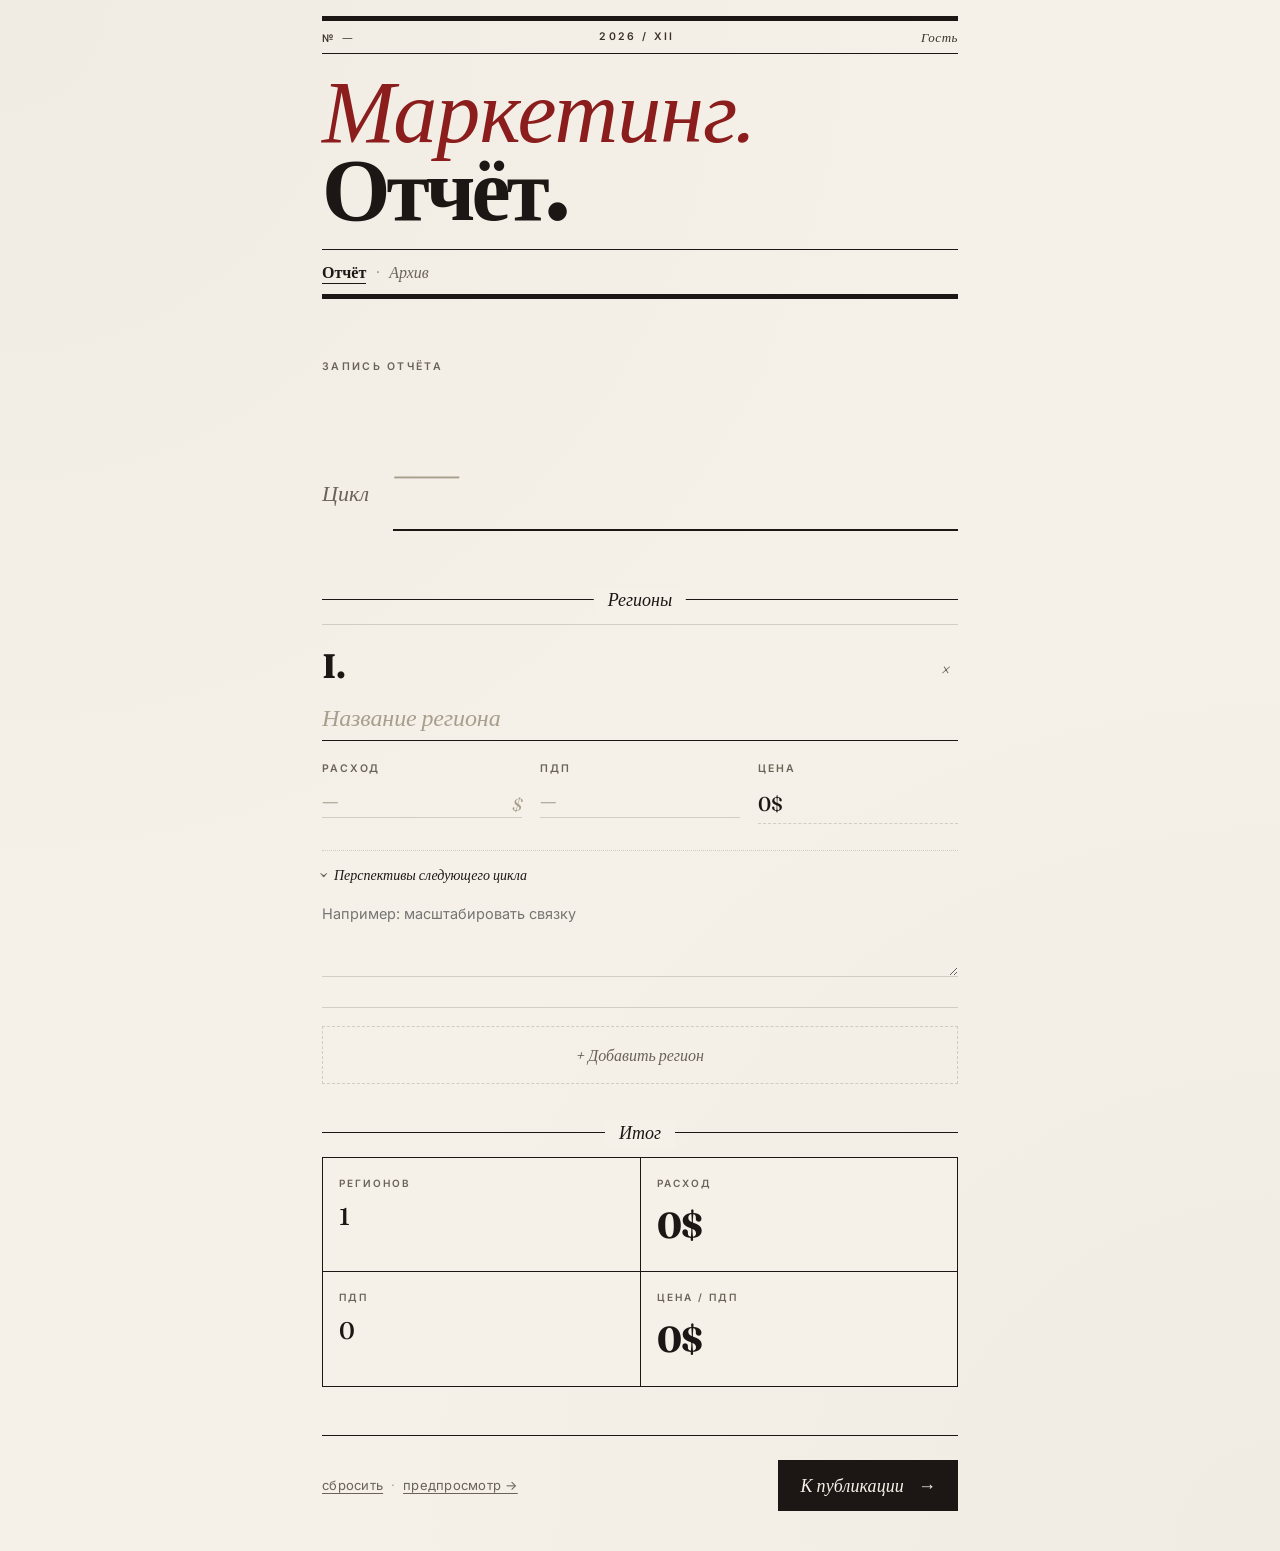
==== commit 8361b475: "Replace draft with editorial / magazine layout Throws out the dark-glass-shell motif entirely and st" ====
--- a/mui/index.html
+++ b/mui/index.html
@@ -3,238 +3,200 @@
 <head>
   <meta charset="UTF-8" />
   <meta name="viewport" content="width=device-width, initial-scale=1.0, viewport-fit=cover" />
-  <title>Marketing Report — Carousel Draft</title>
-  <meta name="theme-color" content="#0a0e1a" />
-  <link rel="stylesheet" href="./styles.css?v=flow2" />
+  <title>Marketing Report — Editorial Draft</title>
+  <meta name="theme-color" content="#f5f1e8" />
+  <link rel="preconnect" href="https://fonts.googleapis.com">
+  <link rel="preconnect" href="https://fonts.gstatic.com" crossorigin>
+  <link rel="stylesheet" href="https://fonts.googleapis.com/css2?family=Fraunces:opsz,wght@9..144,400;9..144,500;9..144,700;9..144,900&family=Inter:wght@400;500;600&display=swap">
+  <link rel="stylesheet" href="./styles.css?v=ed1" />
   <script src="https://telegram.org/js/telegram-web-app.js"></script>
 </head>
 <body>
   <div id="toastContainer" class="toast-container" aria-live="polite"></div>
 
-  <header class="topbar">
-    <div class="brand">📊</div>
-    <nav class="segmented" id="topTabs">
-      <button type="button" class="tab-btn seg-btn active" data-view="new-report">Новый</button>
-      <button type="button" class="tab-btn seg-btn" data-view="my-reports">Мои</button>
-      <button type="button" class="tab-btn seg-btn hidden" data-view="admin-cycles" id="adminCyclesTab">Циклы</button>
-      <button type="button" class="tab-btn seg-btn hidden" data-view="admin-history" id="adminHistoryTab">История</button>
-    </nav>
-    <div class="user-chip" id="userPill">…</div>
-  </header>
-
-  <main class="content">
+  <main class="page">
+
+    <header class="masthead">
+      <div class="mast-rule mast-rule-thick"></div>
+      <div class="mast-band">
+        <span class="mast-issue">№ <span id="mastIssueNum">—</span></span>
+        <span class="mast-date" id="mastDate">2026 / IV</span>
+        <span class="mast-byline" id="userPill">…</span>
+      </div>
+      <div class="mast-rule"></div>
+      <h1 class="mast-title"><em>Маркетинг.</em><br/>Отчёт.</h1>
+      <div class="mast-rule"></div>
+      <nav class="mast-nav" id="topTabs">
+        <button type="button" class="tab-btn nav-link active" data-view="new-report">Отчёт</button>
+        <span class="nav-sep">·</span>
+        <button type="button" class="tab-btn nav-link" data-view="my-reports">Архив</button>
+        <span class="nav-sep tab-sep-admin hidden">·</span>
+        <button type="button" class="tab-btn nav-link hidden" data-view="admin-cycles" id="adminCyclesTab">Циклы</button>
+        <span class="nav-sep tab-sep-admin hidden">·</span>
+        <button type="button" class="tab-btn nav-link hidden" data-view="admin-history" id="adminHistoryTab">Хроника</button>
+      </nav>
+      <div class="mast-rule mast-rule-thick"></div>
+    </header>
+
     <section id="view-new-report" class="view active">
-      <div class="hero">
-        <div class="hero-head">
-          <span class="hero-eyebrow" id="formTitle">Новый отчёт</span>
-          <span class="badge hidden" id="editBadge">Редактирование</span>
-        </div>
-        <input id="cycle" class="hero-input" type="text" inputmode="numeric" placeholder="47" />
-        <span class="hero-sub">Цикл</span>
-        <input id="editingReportKey" type="hidden" />
-      </div>
-
-      <div class="geo-toolbar">
-        <span class="geo-counter">
-          ГЕО <strong id="geoCounterCurrent">0</strong>/<strong id="geoCounterTotal">0</strong>
-        </span>
-        <div class="geo-dots" id="geoDots"></div>
-        <button id="addGeoBtn" type="button" class="chip-btn-add" aria-label="Добавить ГЕО">
-          <span>+</span>
+
+      <article class="dossier">
+        <div class="dossier-eyebrow">
+          <span id="formTitle">Запись отчёта</span>
+          <span class="badge hidden" id="editBadge">Правка</span>
+        </div>
+        <div class="dossier-cycle">
+          <label for="cycle" class="dossier-cycle-label">Цикл</label>
+          <input id="cycle" type="text" inputmode="numeric" class="dossier-cycle-input" placeholder="—" />
+          <input id="editingReportKey" type="hidden" />
+        </div>
+      </article>
+
+      <div class="section-rule">
+        <span class="section-rule-label">Регионы</span>
+      </div>
+
+      <ol id="geoList" class="geo-list"></ol>
+
+      <button id="addGeoBtn" type="button" class="add-row">+ Добавить регион</button>
+
+      <div class="section-rule">
+        <span class="section-rule-label">Итог</span>
+      </div>
+
+      <article class="totals">
+        <div class="totals-grid">
+          <div class="tot"><span>Регионов</span><strong id="totalGeo">0</strong></div>
+          <div class="tot tot-big"><span>Расход</span><strong id="totalSpend">0$</strong></div>
+          <div class="tot"><span>ПДП</span><strong id="totalPdp">0</strong></div>
+          <div class="tot tot-big"><span>Цена / ПДП</span><strong id="totalAvg">0$</strong></div>
+        </div>
+      </article>
+
+      <div class="colophon-rule"></div>
+
+      <footer class="colophon">
+        <div class="colophon-meta">
+          <button id="resetBtn" type="button" class="ink-link">сбросить</button>
+          <span class="ink-link-sep">·</span>
+          <button id="previewBtn" type="button" class="ink-link">предпросмотр →</button>
+        </div>
+        <button id="submitBtn" type="button" class="press">
+          <span class="press-label">К публикации</span>
+          <span class="press-arrow">→</span>
         </button>
-      </div>
-
-      <div id="geoList" class="geo-list"></div>
-
-      <div class="secondary-actions">
-        <button id="previewBtn" type="button" class="link-btn">Предпросмотр</button>
-        <button id="resetBtn" type="button" class="link-btn link-btn-muted">Сбросить</button>
-      </div>
+      </footer>
     </section>
 
     <section id="view-my-reports" class="view">
-      <div class="list-toolbar">
-        <span class="section-title">Мои отчёты</span>
-        <button id="refreshMyReportsBtn" type="button" class="icon-btn" aria-label="Обновить">↻</button>
-      </div>
+      <header class="archive-head">
+        <h2>Архив отчётов</h2>
+        <button id="refreshMyReportsBtn" type="button" class="ink-link" aria-label="Обновить">↻ обновить</button>
+      </header>
       <div id="myReportsList" class="list-wrap">
         <div class="empty-state">Загрузка…</div>
       </div>
     </section>
 
     <section id="view-admin-cycles" class="view">
-      <div class="list-toolbar">
-        <span class="section-title">Циклы</span>
-        <button id="refreshAdminCyclesBtn" type="button" class="icon-btn" aria-label="Обновить">↻</button>
-      </div>
+      <header class="archive-head">
+        <h2>Циклы</h2>
+        <button id="refreshAdminCyclesBtn" type="button" class="ink-link" aria-label="Обновить">↻ обновить</button>
+      </header>
       <div id="adminCyclesList" class="list-wrap">
         <div class="empty-state">Загрузка…</div>
       </div>
     </section>
 
     <section id="view-admin-history" class="view">
-      <div class="list-toolbar">
-        <span class="section-title">История изменений</span>
-        <button id="refreshAdminHistoryBtn" type="button" class="icon-btn" aria-label="Обновить">↻</button>
-      </div>
+      <header class="archive-head">
+        <h2>Хроника изменений</h2>
+        <button id="refreshAdminHistoryBtn" type="button" class="ink-link" aria-label="Обновить">↻ обновить</button>
+      </header>
       <div id="adminHistoryList" class="list-wrap">
         <div class="empty-state">Загрузка…</div>
       </div>
     </section>
 
-    <section id="previewCard" class="card preview hidden">
-      <div class="section-bar">
-        <span class="section-title">Предпросмотр</span>
-        <button id="closePreviewBtn" type="button" class="chip-btn">Закрыть</button>
-      </div>
+    <section id="previewCard" class="preview-sheet hidden">
+      <header class="preview-head">
+        <h2>Предпросмотр</h2>
+        <button id="closePreviewBtn" type="button" class="ink-link">закрыть ✕</button>
+      </header>
       <pre id="previewText"></pre>
     </section>
   </main>
 
-  <span id="totalGeo" hidden>0</span>
-
-  <footer class="dock">
-    <div class="dock-stats">
-      <div class="ds"><span>Расход</span><strong id="totalSpend">0$</strong></div>
-      <div class="ds"><span>ПДП</span><strong id="totalPdp">0</strong></div>
-      <div class="ds"><span>Ц/ПДП</span><strong id="totalAvg">0$</strong></div>
-    </div>
-    <button id="submitBtn" type="button" class="btn-cta">Отправить</button>
-  </footer>
-
   <template id="geoTemplate">
-    <article class="geo-item">
-      <div class="geo-card-head">
-        <span class="geo-number">ГЕО #1</span>
-        <button type="button" class="remove-geo close-btn" aria-label="Удалить">×</button>
-      </div>
-
-      <input class="geo-input" type="text" placeholder="🇸🇬 Название ГЕО" />
-
-      <div class="geo-metrics">
-        <div class="metric">
+    <li class="geo-item">
+      <div class="geo-mark">
+        <span class="geo-number">I.</span>
+        <button type="button" class="remove-geo geo-remove" aria-label="Удалить">×</button>
+      </div>
+
+      <input class="geo-input" type="text" placeholder="Название региона" />
+
+      <div class="geo-meta">
+        <div class="m-cell">
           <label>Расход</label>
-          <input class="spend-input" type="text" inputmode="decimal" placeholder="2000" />
-        </div>
-        <div class="metric">
+          <input class="spend-input" type="text" inputmode="decimal" placeholder="—" />
+          <span class="m-suffix">$</span>
+        </div>
+        <div class="m-cell">
           <label>ПДП</label>
-          <input class="pdp-input" type="text" inputmode="decimal" placeholder="40" />
-        </div>
-      </div>
-
-      <div class="readonly-row">
-        <span class="readonly-label">Ц/ПДП</span>
-        <span class="avg-output">0$</span>
+          <input class="pdp-input" type="text" inputmode="decimal" placeholder="—" />
+        </div>
+        <div class="m-cell m-cell-readonly">
+          <label>Цена</label>
+          <span class="avg-output">—</span>
+        </div>
       </div>
 
       <details class="plan-details" open>
-        <summary>План на следующий цикл</summary>
+        <summary>Перспективы следующего цикла</summary>
         <textarea class="plan-input" rows="3" placeholder="Например: масштабировать связку"></textarea>
       </details>
-    </article>
+    </li>
   </template>
 
   <script>
-    // Carousel logic — watches #geoList for changes, syncs counter and dots,
-    // auto-scrolls to newly added items, and lets dots act as nav.
+    // Mirror cycle input into masthead "№ X" so the page header reads
+    // like an issue number — pure cosmetic, doesn't touch app.js logic.
     (function () {
-      const geoList = document.getElementById('geoList');
-      const dotsEl = document.getElementById('geoDots');
-      const currentEl = document.getElementById('geoCounterCurrent');
-      const totalEl = document.getElementById('geoCounterTotal');
-
-      function items() { return Array.from(geoList.children); }
-
-      function activeIdx() {
-        const arr = items();
-        if (!arr.length) return -1;
-        const containerRect = geoList.getBoundingClientRect();
-        const containerCenter = containerRect.left + containerRect.width / 2;
-        let bestIdx = 0;
-        let bestDist = Infinity;
-        arr.forEach((el, i) => {
-          const r = el.getBoundingClientRect();
-          const c = r.left + r.width / 2;
-          const d = Math.abs(c - containerCenter);
-          if (d < bestDist) { bestDist = d; bestIdx = i; }
-        });
-        return bestIdx;
+      const cycle = document.getElementById('cycle');
+      const out = document.getElementById('mastIssueNum');
+      const update = () => {
+        const v = (cycle.value || '').trim();
+        out.textContent = v || '—';
+      };
+      cycle.addEventListener('input', update);
+      // App.js may set cycle.value when editing — observe via mutation
+      const mo = new MutationObserver(update);
+      mo.observe(cycle, { attributes: true, attributeFilter: ['value'] });
+      // Polling fallback (cheap), in case .value is set programmatically
+      let last = '';
+      setInterval(() => { if (cycle.value !== last) { last = cycle.value; update(); } }, 400);
+      update();
+
+      // Year label
+      const dateEl = document.getElementById('mastDate');
+      if (dateEl) {
+        const d = new Date();
+        const month = ['I','II','III','IV','V','VI','VII','VIII','IX','X','XI','XII'][d.getMonth()];
+        dateEl.textContent = d.getFullYear() + ' / ' + month;
       }
 
-      function renderDots(total, idx) {
-        dotsEl.innerHTML = '';
-        for (let i = 0; i < total; i++) {
-          const dot = document.createElement('button');
-          dot.type = 'button';
-          dot.className = 'dot' + (i === idx ? ' active' : '');
-          dot.dataset.idx = String(i);
-          dot.setAttribute('aria-label', 'ГЕО ' + (i + 1));
-          dotsEl.appendChild(dot);
-        }
-      }
-
-      function updateUI() {
-        const arr = items();
-        const total = arr.length;
-        const idx = total ? activeIdx() : -1;
-        currentEl.textContent = String(total ? idx + 1 : 0);
-        totalEl.textContent = String(total);
-        renderDots(total, idx);
-      }
-
-      function scrollToIdx(idx) {
-        const arr = items();
-        const el = arr[idx];
-        if (el) el.scrollIntoView({ behavior: 'smooth', inline: 'center', block: 'nearest' });
-      }
-
-      let scheduled = false;
-      geoList.addEventListener('scroll', () => {
-        if (scheduled) return;
-        scheduled = true;
-        requestAnimationFrame(() => {
-          scheduled = false;
-          updateUI();
-        });
-      });
-
-      dotsEl.addEventListener('click', (e) => {
-        const dot = e.target.closest('.dot');
-        if (!dot) return;
-        scrollToIdx(Number(dot.dataset.idx));
-      });
-
-      // When focus moves into a geo-item that is off-screen, snap to it.
-      geoList.addEventListener('focusin', (e) => {
-        const item = e.target.closest('.geo-item');
-        if (!item) return;
-        const rect = item.getBoundingClientRect();
-        const cont = geoList.getBoundingClientRect();
-        if (rect.left < cont.left - 4 || rect.right > cont.right + 4) {
-          item.scrollIntoView({ behavior: 'smooth', inline: 'center', block: 'nearest' });
-        }
-      });
-
-      let lastCount = 0;
-      const mo = new MutationObserver(() => {
-        const arr = items();
-        if (arr.length > lastCount) {
-          // newly added — scroll to last after a tick
-          const newIdx = arr.length - 1;
-          setTimeout(() => scrollToIdx(newIdx), 30);
-        }
-        lastCount = arr.length;
-        updateUI();
-      });
-      mo.observe(geoList, { childList: true });
-
-      // Initial baseline (app.js may have already added one row by now,
-      // but if not, lastCount=0 and we'll catch the first add.)
-      lastCount = items().length;
-      updateUI();
+      // Show admin separators when admin tabs become visible
+      const observeAdmin = () => {
+        const isAdmin = !document.getElementById('adminCyclesTab').classList.contains('hidden');
+        document.querySelectorAll('.tab-sep-admin').forEach(s => s.classList.toggle('hidden', !isAdmin));
+      };
+      const adminMo = new MutationObserver(observeAdmin);
+      adminMo.observe(document.getElementById('adminCyclesTab'), { attributes: true, attributeFilter: ['class'] });
+      observeAdmin();
     })();
   </script>
 
-  <script src="../app.js?v=flow2"></script>
+  <script src="../app.js?v=ed1"></script>
 </body>
 </html>
--- a/mui/styles.css
+++ b/mui/styles.css
@@ -1,461 +1,578 @@
-/* Carousel layout draft — horizontal swipe between GEOs, sticky shell */
+/* Editorial / magazine layout — warm cream paper, serif headlines, hairline rules */
 :root{
-  color-scheme: dark;
-
-  --bg: #0a0e1a;
-  --bg-translucent: rgba(10,14,26,0.85);
-  --bg-translucent-strong: rgba(10,14,26,0.94);
-  --surface: rgba(255,255,255,0.04);
-  --surface-2: rgba(255,255,255,0.07);
-  --surface-3: rgba(255,255,255,0.02);
-
-  --text: #e8ecf5;
-  --text-dim: #aab3c5;
-  --muted: #6b7488;
-
-  --line: rgba(255,255,255,0.07);
-  --line-strong: rgba(255,255,255,0.14);
-
-  --accent: #6366f1;
-  --accent-hover: #4f46e5;
-  --accent-soft: rgba(99,102,241,0.16);
-  --accent-glow: rgba(99,102,241,0.32);
-
-  --success: #10b981;
-  --success-soft: rgba(16,185,129,0.14);
-  --warning: #f59e0b;
-  --warning-soft: rgba(245,158,11,0.14);
-  --danger: #ef4444;
-  --danger-soft: rgba(239,68,68,0.14);
-
-  --topbar-h: 52px;
-  --dock-h: 132px;
+  color-scheme: light;
+
+  --bg: #f5f1e8;
+  --bg-warm: #ede7d8;
+  --ink: #1c1714;
+  --ink-soft: #3a3128;
+  --ink-muted: #6b6258;
+  --ink-faint: #a89e8e;
+  --ink-line: rgba(28,23,20,0.16);
+  --ink-line-strong: rgba(28,23,20,0.32);
+  --accent: #8b1d1d;
+  --accent-soft: rgba(139,29,29,0.08);
+  --selection: rgba(139,29,29,0.18);
+  --error: #8b1d1d;
+  --success: #2d4a2b;
+  --warning: #8a6a14;
 }
 
 *{box-sizing:border-box}
 *::-webkit-tap-highlight-color{background:transparent}
+::selection{background:var(--selection);color:var(--ink)}
 
 html,body{
   margin:0;padding:0;
-  background:var(--bg);color:var(--text);
-  font-family:-apple-system,BlinkMacSystemFont,"SF Pro Text","Segoe UI",Inter,Roboto,sans-serif;
-  font-size:15px;line-height:1.4;
+  background:var(--bg);color:var(--ink);
+  font-family:'Inter',-apple-system,BlinkMacSystemFont,'Segoe UI',sans-serif;
+  font-size:15px;line-height:1.55;
   -webkit-font-smoothing:antialiased;
-  overflow-x:hidden;
-}
+  text-rendering:optimizeLegibility;
+}
+
 body{
   min-height:100dvh;
-}
-body:has(#view-new-report.view.active){
-  padding-bottom:calc(var(--dock-h) + env(safe-area-inset-bottom))
-}
-
-/* Top bar */
-.topbar{
-  position:sticky;top:0;left:0;right:0;
-  display:flex;align-items:center;gap:10px;
-  padding:max(8px, env(safe-area-inset-top)) 14px 8px;
-  background:var(--bg-translucent);
-  -webkit-backdrop-filter:saturate(140%) blur(14px);
-  backdrop-filter:saturate(140%) blur(14px);
-  border-bottom:1px solid var(--line);
-  z-index:10;min-height:var(--topbar-h);
-}
-.brand{
-  flex-shrink:0;
-  width:32px;height:32px;display:flex;align-items:center;justify-content:center;
-  font-size:18px;background:var(--surface);border-radius:10px;
-  border:1px solid var(--line);
-}
-.segmented{
-  flex:1;min-width:0;
-  display:flex;gap:0;
-  background:var(--surface);
-  border:1px solid var(--line);
-  border-radius:11px;
-  padding:3px;overflow:hidden;
-}
-.seg-btn{
-  flex:1;min-width:0;
-  border:none;background:transparent;color:var(--text-dim);
-  padding:7px 8px;
-  font-size:13px;font-weight:600;font-family:inherit;
-  border-radius:8px;cursor:pointer;
-  transition:background .15s, color .15s;
-  white-space:nowrap;overflow:hidden;text-overflow:ellipsis
-}
-.seg-btn:hover{color:var(--text)}
-.seg-btn.active{
-  background:var(--accent);color:#fff;
-  box-shadow:0 1px 2px rgba(0,0,0,0.4), 0 0 0 1px rgba(255,255,255,0.06) inset;
-}
-.user-chip{
-  flex-shrink:0;
-  display:inline-flex;align-items:center;gap:4px;
-  padding:7px 11px;
-  background:var(--surface);
-  border:1px solid var(--line);
-  border-radius:11px;
-  font-size:12px;font-weight:600;color:var(--text-dim);
-  white-space:nowrap;max-width:30vw;overflow:hidden;text-overflow:ellipsis
-}
-
-/* Content */
-.content{display:block}
+  background-image:
+    radial-gradient(circle at 0 0, rgba(28,23,20,0.025), transparent 50%),
+    radial-gradient(circle at 100% 100%, rgba(28,23,20,0.025), transparent 50%);
+}
+
+h1,h2,h3,h4,em{
+  font-family:'Fraunces','Times New Roman',Georgia,serif;
+  font-weight:500;letter-spacing:-0.01em;color:var(--ink);
+  margin:0;
+}
+
+.page{
+  max-width:680px;margin:0 auto;
+  padding:max(16px, env(safe-area-inset-top)) 22px calc(40px + env(safe-area-inset-bottom));
+}
+
+/* ==================== MASTHEAD ==================== */
+.masthead{margin-bottom:36px}
+.mast-rule{height:1px;background:var(--ink);margin:0}
+.mast-rule-thick{height:5px}
+.mast-band{
+  display:flex;justify-content:space-between;align-items:center;
+  padding:6px 0;
+  font-size:10.5px;font-weight:600;
+  letter-spacing:0.22em;text-transform:uppercase;
+  color:var(--ink-soft);
+  font-family:'Inter',sans-serif;
+}
+.mast-issue strong, .mast-issue #mastIssueNum{
+  font-family:'Fraunces',serif;
+  font-style:italic;font-weight:500;letter-spacing:0.02em;
+  font-size:13px;
+}
+#mastIssueNum{font-style:italic;font-size:14px}
+.mast-byline{
+  max-width:40vw;overflow:hidden;text-overflow:ellipsis;white-space:nowrap;
+  font-style:italic;letter-spacing:0.04em;text-transform:none;font-weight:500;
+  font-family:'Fraunces',serif;font-size:13px;
+}
+.mast-title{
+  font-size:clamp(56px, 14vw, 88px);
+  font-weight:900;
+  line-height:0.88;letter-spacing:-0.045em;
+  padding:18px 0 22px;
+  color:var(--ink);
+}
+.mast-title em{
+  font-weight:400;font-style:italic;
+  color:var(--accent);
+}
+.mast-nav{
+  display:flex;flex-wrap:wrap;align-items:center;gap:0 10px;
+  padding:10px 0;
+  font-family:'Fraunces',serif;
+}
+.nav-link{
+  background:transparent;border:0;padding:2px 0;
+  color:var(--ink-muted);
+  font-family:'Fraunces',serif;
+  font-size:16px;font-weight:500;font-style:italic;
+  cursor:pointer;
+  transition:color .15s;
+}
+.nav-link:hover{color:var(--ink)}
+.nav-link.active{
+  color:var(--ink);
+  font-style:normal;font-weight:700;
+  border-bottom:1px solid var(--ink);
+  padding-bottom:1px;
+}
+.nav-sep{color:var(--ink-faint);font-size:14px}
+
+/* ==================== VIEWS ==================== */
 .view{display:none}
 .view.active{display:block}
 
-/* Hero (cycle input) */
-.hero{
-  padding:24px 18px 18px;
-  border-bottom:1px solid var(--line);
-}
-.hero-head{display:flex;justify-content:space-between;align-items:center;margin-bottom:6px}
-.hero-eyebrow{
-  font-size:12px;font-weight:600;letter-spacing:0.07em;
-  text-transform:uppercase;color:var(--muted)
-}
-.hero-input{
-  display:block;width:100%;
-  background:transparent;border:0;outline:none;
-  color:var(--text);font-family:inherit;
-  font-size:clamp(48px, 14vw, 64px);
-  font-weight:800;letter-spacing:-0.04em;line-height:1;
-  padding:6px 0 8px;caret-color:var(--accent);
-}
-.hero-input::placeholder{color:rgba(255,255,255,0.12);font-weight:800}
-.hero-sub{
-  display:block;font-size:12px;font-weight:600;color:var(--muted);
-  letter-spacing:0.07em;text-transform:uppercase;margin-top:4px
-}
-
-/* Geo toolbar (between hero and carousel) */
-.geo-toolbar{
-  display:flex;align-items:center;justify-content:space-between;gap:10px;
-  padding:18px 20px 12px;
-}
-.geo-counter{
-  font-size:11px;font-weight:600;color:var(--text-dim);
-  letter-spacing:0.06em;text-transform:uppercase;
-  flex-shrink:0
-}
-.geo-counter strong{
-  color:var(--text);font-weight:700;
+/* ==================== DOSSIER (cycle) ==================== */
+.dossier{padding:24px 0 8px}
+.dossier-eyebrow{
+  display:flex;justify-content:space-between;align-items:baseline;
+  font-size:10.5px;font-weight:600;
+  letter-spacing:0.22em;text-transform:uppercase;
+  color:var(--ink-muted);
+  margin-bottom:8px;
+}
+.dossier-cycle{
+  display:flex;align-items:baseline;gap:24px;
+  padding:24px 0 12px;
+}
+.dossier-cycle-label{
+  flex-shrink:0;
+  font-family:'Fraunces',serif;
+  font-style:italic;font-weight:400;
+  font-size:22px;color:var(--ink-muted);
+  margin:0
+}
+.dossier-cycle-input{
+  flex:1;min-width:0;
+  font-family:'Fraunces',serif;
+  font-size:clamp(56px, 16vw, 96px);
+  font-weight:900;
+  letter-spacing:-0.05em;
+  line-height:0.95;
+  background:transparent;border:0;
+  border-bottom:2px solid var(--ink);
+  padding:0 0 4px;
+  color:var(--ink);outline:none;
+  caret-color:var(--accent);
+}
+.dossier-cycle-input::placeholder{color:var(--ink-faint);font-weight:400;font-style:italic}
+
+/* ==================== SECTION RULES ==================== */
+.section-rule{
+  position:relative;height:1px;background:var(--ink);
+  margin:48px 0 24px;
+}
+.section-rule-label{
+  position:absolute;top:50%;left:50%;transform:translate(-50%,-50%);
+  background:var(--bg);
+  padding:0 14px;
+  font-family:'Fraunces',serif;font-style:italic;font-weight:500;
+  font-size:18px;color:var(--ink);
+  white-space:nowrap;
+}
+
+/* ==================== GEO LIST ==================== */
+.geo-list{
+  list-style:none;padding:0;margin:0;
+  counter-reset:geo;
+}
+.geo-item{
+  counter-increment:geo;
+  display:flex;flex-direction:column;gap:14px;
+  padding:24px 0;
+  border-bottom:1px solid var(--ink-line);
+}
+.geo-item:first-child{border-top:1px solid var(--ink-line)}
+
+.geo-mark{
+  display:flex;align-items:flex-end;justify-content:space-between;gap:10px;
+}
+.geo-mark::before{
+  content:counter(geo, upper-roman) ".";
+  font-family:'Fraunces',serif;
+  font-size:34px;font-weight:700;
+  letter-spacing:-0.02em;
+  color:var(--ink);
+  line-height:1;
+}
+.geo-number{
+  /* original "#1" hidden — CSS counter on .geo-mark::before takes over */
+  position:absolute !important;
+  width:1px;height:1px;
+  padding:0;margin:-1px;overflow:hidden;clip:rect(0,0,0,0);
+  white-space:nowrap;border:0;
+}
+.geo-remove{
+  background:transparent;border:0;padding:4px 8px;
+  color:var(--ink-muted);
+  font-family:'Fraunces',serif;font-style:italic;font-size:18px;font-weight:400;
+  cursor:pointer;line-height:1;
+  transition:color .15s;
+}
+.geo-remove:hover{color:var(--accent)}
+
+/* Inputs in geo card — underline only */
+.geo-input{
+  background:transparent;border:0;
+  border-bottom:1px solid var(--ink);
+  padding:6px 0 8px;
+  color:var(--ink);
+  font-family:'Fraunces',serif;
+  font-size:24px;font-weight:500;
+  letter-spacing:-0.005em;
+  outline:none;
+  width:100%;
+}
+.geo-input::placeholder{color:var(--ink-faint);font-style:italic;font-weight:400}
+.geo-input:focus{border-bottom-color:var(--accent)}
+
+.geo-meta{
+  display:grid;grid-template-columns:1fr 1fr 1fr;gap:18px;
+  padding:6px 0
+}
+.m-cell{
+  display:flex;flex-direction:column;gap:6px;
+  position:relative
+}
+.m-cell label{
+  font-size:10.5px;font-weight:600;
+  letter-spacing:0.18em;text-transform:uppercase;
+  color:var(--ink-muted);
+}
+.m-cell input{
+  background:transparent;border:0;
+  border-bottom:1px solid var(--ink-line);
+  padding:4px 0;
+  color:var(--ink);
+  font-family:'Fraunces',serif;
+  font-size:20px;font-weight:500;
   font-variant-numeric:tabular-nums;
-  margin:0 2px;
-}
-.geo-dots{
-  flex:1;
-  display:flex;justify-content:center;align-items:center;gap:6px;
-  overflow-x:auto;
-  scrollbar-width:none;
-}
-.geo-dots::-webkit-scrollbar{display:none}
-.dot{
-  flex-shrink:0;
-  width:8px;height:8px;
-  border:0;border-radius:50%;
-  background:var(--surface-2);
-  cursor:pointer;padding:0;
-  transition:background .15s, transform .15s, width .15s;
-}
-.dot:hover{background:var(--line-strong)}
-.dot.active{background:var(--accent);width:20px;border-radius:4px}
-.chip-btn-add{
-  flex-shrink:0;
-  display:inline-flex;align-items:center;justify-content:center;
-  width:32px;height:32px;padding:0;
-  border:1px solid var(--line);border-radius:50%;
-  background:var(--accent-soft);color:var(--accent);
-  font-size:18px;font-weight:600;line-height:1;
-  cursor:pointer;font-family:inherit;
-  transition:background .15s, transform .1s;
-}
-.chip-btn-add:hover{background:var(--accent);color:#fff}
-.chip-btn-add:active{transform:scale(0.92)}
-
-/* GEO carousel — horizontal scroll-snap */
-.geo-list{
-  display:flex;
-  overflow-x:auto;overflow-y:visible;
-  scroll-snap-type:x mandatory;
-  scroll-behavior:smooth;
-  gap:12px;
-  padding:0 16px 8px;
-  -webkit-overflow-scrolling:touch;
-  scrollbar-width:none;
-}
-.geo-list::-webkit-scrollbar{display:none}
-
-.geo-item{
-  flex:0 0 calc(100% - 32px);
-  max-width:calc(100% - 32px);
-  scroll-snap-align:center;
-  display:flex;flex-direction:column;gap:14px;
-  background:var(--surface);
-  border:1px solid var(--line);
-  border-radius:18px;
-  padding:18px;
-  box-shadow:0 4px 16px rgba(0,0,0,0.2);
-}
-
-.geo-card-head{
-  display:flex;align-items:center;justify-content:space-between;gap:8px;
-}
-.geo-number{
-  display:inline-flex;align-items:center;
-  padding:5px 12px;
-  background:var(--accent-soft);color:var(--accent);
-  border-radius:999px;
-  font-size:11px;font-weight:700;
-  letter-spacing:0.08em;text-transform:uppercase;
-  font-variant-numeric:tabular-nums;
-}
-.close-btn{
-  display:inline-flex;align-items:center;justify-content:center;
-  width:32px;height:32px;padding:0;
-  border:0;border-radius:50%;
-  background:transparent;color:var(--muted);
-  font-size:22px;line-height:1;font-weight:300;
-  cursor:pointer;font-family:inherit;
-  transition:background .15s, color .15s;
-}
-.close-btn:hover{background:var(--danger-soft);color:var(--danger)}
-
-/* Inputs in card */
-.geo-input{
-  width:100%;
-  background:var(--surface-3);
-  border:1px solid var(--line);
-  border-radius:12px;
-  padding:14px 16px;
-  color:var(--text);
-  font-size:18px;font-weight:600;font-family:inherit;
-  outline:none;
-  transition:background .15s, border-color .15s;
-}
-.geo-input::placeholder{color:var(--muted);font-weight:500}
-.geo-input:focus{background:var(--surface-2);border-color:var(--accent)}
-
-.geo-metrics{display:grid;grid-template-columns:1fr 1fr;gap:10px}
-.metric label{
-  display:block;
-  font-size:10px;font-weight:600;color:var(--muted);
-  text-transform:uppercase;letter-spacing:0.06em;
-  margin-bottom:5px
-}
-.metric input{
-  width:100%;
-  background:var(--surface-3);
-  border:1px solid var(--line);
-  border-radius:10px;
-  padding:11px 13px;
-  color:var(--text);
-  font-size:15px;font-weight:600;font-family:inherit;
-  font-variant-numeric:tabular-nums;
-  outline:none;
-  transition:background .15s, border-color .15s;
-}
-.metric input:focus{background:var(--surface-2);border-color:var(--accent)}
-
-.readonly-row{
-  display:flex;justify-content:space-between;align-items:center;
-  padding:10px 14px;
-  border:1px dashed var(--line);
-  border-radius:10px;
-}
-.readonly-label{
-  font-size:11px;font-weight:600;color:var(--muted);
-  letter-spacing:0.06em;text-transform:uppercase
-}
-.avg-output{
-  font-size:15px;font-weight:700;color:var(--text);
-  font-variant-numeric:tabular-nums;
+  letter-spacing:-0.01em;
+  outline:none;width:100%;
+  transition:border-color .15s
+}
+.m-cell input:focus{border-bottom-color:var(--ink)}
+.m-cell input::placeholder{color:var(--ink-faint)}
+.m-suffix{
+  position:absolute;right:0;bottom:5px;
+  font-family:'Fraunces',serif;
+  font-size:18px;font-weight:400;font-style:italic;
+  color:var(--ink-faint);pointer-events:none;
+}
+.m-cell-readonly .avg-output{
+  font-family:'Fraunces',serif;
+  font-size:20px;font-weight:500;font-variant-numeric:tabular-nums;
+  color:var(--ink);
+  padding:4px 0;
+  border-bottom:1px dashed var(--ink-line);
+  letter-spacing:-0.01em;
 }
 
 /* Plan details */
 .plan-details{
-  border-top:1px dashed var(--line);
-  padding-top:10px
+  border-top:1px dotted var(--ink-line);
+  padding-top:10px;margin-top:6px
 }
 .plan-details summary{
   list-style:none;cursor:pointer;
   display:flex;align-items:center;gap:6px;
-  padding:2px 0;
-  font-size:11px;font-weight:600;color:var(--muted);
-  text-transform:uppercase;letter-spacing:0.06em;
-  user-select:none
+  padding:4px 0;
+  font-family:'Fraunces',serif;font-style:italic;
+  font-size:14px;color:var(--ink-muted);
+  user-select:none;
+  transition:color .15s
 }
 .plan-details summary::-webkit-details-marker{display:none}
 .plan-details summary::before{
   content:"›";display:inline-block;
-  font-size:14px;line-height:1;color:var(--muted);
-  transition:transform .15s ease
+  font-style:normal;font-weight:500;font-size:18px;line-height:0.8;
+  color:var(--ink-muted);
+  transition:transform .15s;
 }
 .plan-details[open] summary::before{transform:rotate(90deg)}
-.plan-details:hover summary,.plan-details[open] summary{color:var(--text-dim)}
+.plan-details:hover summary,.plan-details[open] summary{color:var(--ink)}
 .plan-input{
   width:100%;margin-top:8px;
-  background:var(--surface-3);
-  border:1px solid var(--line);
-  border-radius:10px;
-  padding:11px 13px;
-  color:var(--text);font-size:14px;font-family:inherit;
-  resize:vertical;min-height:64px;
-  outline:none;
-  transition:background .15s, border-color .15s
-}
-.plan-input:focus{background:var(--surface-2);border-color:var(--accent)}
-
-/* Secondary actions row (preview / reset) */
-.secondary-actions{
-  display:flex;justify-content:flex-end;gap:14px;
-  padding:14px 20px 18px
-}
-.link-btn{
   background:transparent;border:0;
-  color:var(--text-dim);
-  font-size:13px;font-weight:600;font-family:inherit;
-  cursor:pointer;padding:6px 4px;
+  border-bottom:1px solid var(--ink-line);
+  padding:4px 0;
+  color:var(--ink);
+  font-family:'Inter',sans-serif;font-size:14.5px;line-height:1.6;
+  resize:vertical;min-height:54px;outline:none;
+  transition:border-color .15s
+}
+.plan-input:focus{border-bottom-color:var(--ink)}
+
+/* Add row button — dashed bordered cta */
+.add-row{
+  display:block;width:100%;
+  background:transparent;border:1px dashed var(--ink-line);
+  padding:18px;
+  margin-top:18px;
+  color:var(--ink-muted);
+  font-family:'Fraunces',serif;font-style:italic;font-weight:500;
+  font-size:16px;
+  cursor:pointer;
+  transition:background .15s, border-color .15s, color .15s
+}
+.add-row:hover{
+  background:var(--accent-soft);
+  border-color:var(--accent);
+  color:var(--accent)
+}
+
+/* ==================== TOTALS ==================== */
+.totals{padding:0}
+.totals-grid{
+  display:grid;grid-template-columns:repeat(2,1fr);
+  gap:1px;
+  background:var(--ink);
+  border:1px solid var(--ink);
+}
+.tot{
+  background:var(--bg);
+  padding:18px 16px;
+  display:flex;flex-direction:column;gap:6px;
+  min-height:88px;
+}
+.tot span{
+  font-size:10px;font-weight:600;
+  letter-spacing:0.2em;text-transform:uppercase;
+  color:var(--ink-muted);
+}
+.tot strong{
+  font-family:'Fraunces',serif;
+  font-size:24px;font-weight:500;
+  font-variant-numeric:tabular-nums;letter-spacing:-0.02em;
+}
+.tot-big strong{
+  font-size:36px;font-weight:700;
+}
+
+/* ==================== COLOPHON (footer of form) ==================== */
+.colophon-rule{height:1px;background:var(--ink);margin:48px 0 16px}
+.colophon{
+  display:flex;justify-content:space-between;align-items:center;gap:14px;
+  padding:8px 0 0;flex-wrap:wrap;
+}
+.colophon-meta{
+  display:flex;align-items:center;gap:8px;flex-wrap:wrap;
+}
+.ink-link{
+  background:transparent;border:0;padding:4px 0;
+  color:var(--ink-muted);
+  font-family:'Inter',sans-serif;font-size:13px;
+  text-decoration:underline;
+  text-decoration-thickness:1px;
+  text-underline-offset:3px;
+  cursor:pointer;
+  letter-spacing:0.02em;
   transition:color .15s
 }
-.link-btn:hover{color:var(--text)}
-.link-btn-muted{color:var(--muted)}
-
-/* List toolbars (Мои отчёты / Циклы / История) */
-.list-toolbar{
-  display:flex;justify-content:space-between;align-items:center;
-  padding:18px 20px 12px
-}
-.section-title{
-  font-size:14px;font-weight:700;color:var(--text);letter-spacing:0.02em
-}
-.list-wrap{
-  display:flex;flex-direction:column;
-  padding:0 18px 24px;gap:10px
-}
-.icon-btn{
-  display:inline-flex;align-items:center;justify-content:center;
-  width:34px;height:34px;
-  border:1px solid var(--line);border-radius:50%;
-  background:var(--surface);color:var(--text-dim);
-  font-size:15px;cursor:pointer;font-family:inherit;
-  transition:background .15s,border-color .15s,color .15s
-}
-.icon-btn:hover{background:var(--surface-2);color:var(--text);border-color:var(--line-strong)}
-
-/* List cards (reports / cycles / history) — produced by app.js */
-.report-card,.cycle-card,.history-card{
-  background:var(--surface);
-  border:1px solid var(--line);
-  border-radius:14px;
-  padding:14px;
-  display:flex;flex-direction:column;gap:10px;
-  transition:border-color .15s, background .15s
-}
-.report-card:hover,.cycle-card:hover,.history-card:hover{border-color:var(--line-strong)}
-
-.section-head{
-  display:flex;align-items:center;justify-content:space-between;gap:10px
-}
-.section-head h2,.section-head h3{margin:0;font-size:15px;font-weight:700}
-
-.kpi-row{display:grid;grid-template-columns:repeat(4,1fr);gap:6px}
-.kpi-row-3{grid-template-columns:repeat(3,1fr)}
-.kpi{
-  padding:8px 10px;background:var(--surface-3);
-  border:1px solid var(--line);border-radius:8px
-}
-.kpi span{
-  display:block;color:var(--muted);
-  font-size:10px;font-weight:600;letter-spacing:0.05em;
-  text-transform:uppercase;margin-bottom:2px
-}
-.kpi strong{font-size:13px;font-weight:700;font-variant-numeric:tabular-nums}
-
-.report-items{
-  display:flex;flex-direction:column;
-  padding-top:8px;margin-top:2px;
-  border-top:1px dashed var(--line)
-}
-.report-item{
-  display:flex;align-items:center;justify-content:space-between;gap:12px;
-  padding:6px 0;font-size:13px;line-height:1.3
-}
-.report-item + .report-item{border-top:1px solid var(--line)}
-.report-item-name{color:var(--text);font-weight:500;min-width:0;overflow:hidden;text-overflow:ellipsis;white-space:nowrap}
-.report-item-stats{color:var(--text-dim);font-size:12px;font-variant-numeric:tabular-nums;white-space:nowrap;flex-shrink:0}
-
-.meta-stamp{color:var(--muted);font-size:12px;font-weight:500;font-variant-numeric:tabular-nums;flex-shrink:0}
-.meta-row{display:flex;gap:8px;flex-wrap:wrap;color:var(--text-dim);font-size:12px}
-.card-actions{display:flex;gap:8px;flex-wrap:wrap}
-
-.empty-state{
-  padding:32px 16px;
-  border:1px dashed var(--line);
-  border-radius:14px;
-  color:var(--muted);text-align:center;font-size:13px
-}
-
-.badge{
-  display:inline-flex;align-items:center;
-  padding:3px 9px;border-radius:999px;
-  background:var(--warning-soft);color:var(--warning);
-  font-size:11px;font-weight:600;letter-spacing:0.02em
-}
-
-/* Sticky dock at bottom */
-.dock{
-  position:fixed;bottom:0;left:0;right:0;
-  display:none;flex-direction:column;gap:10px;
-  padding:12px 16px calc(12px + env(safe-area-inset-bottom));
-  background:var(--bg-translucent-strong);
-  -webkit-backdrop-filter:saturate(140%) blur(20px);
-  backdrop-filter:saturate(140%) blur(20px);
-  border-top:1px solid var(--line);
-  z-index:10
-}
-body:has(#view-new-report.view.active) .dock{display:flex}
-.dock-stats{display:grid;grid-template-columns:repeat(3,1fr);gap:10px}
-.ds{
-  padding:8px 10px;background:var(--surface-3);
-  border:1px solid var(--line);border-radius:10px
-}
-.ds span{
-  display:block;color:var(--muted);
-  font-size:10px;font-weight:600;letter-spacing:0.05em;
-  text-transform:uppercase;margin-bottom:2px
-}
-.ds strong{
-  font-size:15px;font-weight:700;
-  font-variant-numeric:tabular-nums;letter-spacing:-0.005em
-}
-.btn-cta{
-  width:100%;padding:14px;
-  background:var(--accent);color:#fff;
-  border:0;border-radius:12px;
-  font-size:15px;font-weight:700;font-family:inherit;
-  letter-spacing:0.005em;cursor:pointer;
-  box-shadow:0 6px 20px var(--accent-glow);
-  transition:background .15s, box-shadow .15s, transform .05s
-}
-.btn-cta:hover{background:var(--accent-hover);box-shadow:0 8px 28px var(--accent-glow)}
-.btn-cta:active{transform:translateY(1px)}
-.btn-cta:disabled{opacity:0.6;cursor:not-allowed}
-
-.btn-cta.is-loading{pointer-events:none}
-.btn-cta.is-loading::before{
+.ink-link:hover{color:var(--accent)}
+.ink-link-sep{color:var(--ink-faint);font-size:13px}
+
+.press{
+  display:inline-flex;align-items:center;gap:14px;
+  padding:14px 22px;
+  background:var(--ink);color:var(--bg);
+  border:0;border-radius:0;
+  font-family:'Fraunces',serif;
+  font-size:18px;font-weight:500;font-style:italic;
+  cursor:pointer;
+  transition:background .15s, transform .05s;
+  letter-spacing:0.005em;
+}
+.press:hover{background:var(--accent)}
+.press:active{transform:translateY(1px)}
+.press:disabled{opacity:0.5;cursor:not-allowed}
+.press-arrow{
+  font-style:normal;font-weight:400;
+  display:inline-block;transition:transform .15s
+}
+.press:hover .press-arrow{transform:translateX(4px)}
+
+.press.is-loading{pointer-events:none}
+.press.is-loading::before{
   content:"";display:inline-block;
   width:14px;height:14px;
   border:2px solid currentColor;border-right-color:transparent;
   border-radius:50%;
-  margin-right:8px;
+  margin-right:6px;
   animation:btn-spin 0.7s linear infinite;
   vertical-align:-2px;
 }
 @keyframes btn-spin{to{transform:rotate(360deg)}}
 
-/* Aliases used in JS-generated cards */
+/* ==================== ARCHIVE (my reports / cycles / history) ==================== */
+.archive-head{
+  display:flex;justify-content:space-between;align-items:baseline;
+  padding:24px 0 0;margin-bottom:8px;flex-wrap:wrap;gap:8px
+}
+.archive-head h2{
+  font-size:32px;font-weight:700;letter-spacing:-0.025em;
+}
+.list-wrap{
+  display:flex;flex-direction:column;
+  border-top:1px solid var(--ink);
+  margin-top:16px;
+}
+
+/* JS-rendered cards become editorial entries */
+.report-card,.cycle-card,.history-card{
+  background:transparent;
+  border:0;
+  border-bottom:1px solid var(--ink-line);
+  padding:18px 0;
+  display:flex;flex-direction:column;gap:14px;
+  transition:background .15s
+}
+.report-card:hover,.cycle-card:hover,.history-card:hover{
+  background:rgba(28,23,20,0.03)
+}
+
+.section-head{
+  display:flex;justify-content:space-between;align-items:baseline;gap:10px;
+}
+.section-head h3{
+  font-family:'Fraunces',serif;
+  font-size:24px;font-weight:700;letter-spacing:-0.02em;
+}
+.meta-stamp{
+  font-family:'Fraunces',serif;font-style:italic;
+  font-size:14px;color:var(--ink-muted);
+  font-variant-numeric:tabular-nums;
+  flex-shrink:0;
+}
+.kpi-row{
+  display:grid;grid-template-columns:repeat(4,1fr);gap:1px;
+  background:var(--ink-line);
+  border:1px solid var(--ink-line);
+}
+.kpi-row-3{grid-template-columns:repeat(3,1fr)}
+.kpi{
+  background:var(--bg);
+  padding:10px 12px;
+  display:flex;flex-direction:column;gap:3px;
+  border:0;border-radius:0;
+}
+.kpi span{
+  font-size:9.5px;font-weight:600;
+  letter-spacing:0.18em;text-transform:uppercase;
+  color:var(--ink-muted);
+}
+.kpi strong{
+  font-family:'Fraunces',serif;
+  font-size:16px;font-weight:500;
+  font-variant-numeric:tabular-nums;letter-spacing:-0.01em;
+}
+
+.report-items{
+  display:flex;flex-direction:column;
+  margin-top:4px;border-top:0;padding-top:0;
+}
+.report-item{
+  display:flex;justify-content:space-between;align-items:baseline;gap:14px;
+  padding:6px 0;
+  border-bottom:1px dotted var(--ink-line);
+  font-size:14px;line-height:1.4;
+}
+.report-item:last-child{border-bottom:0}
+.report-item-name{
+  font-family:'Fraunces',serif;font-style:italic;font-weight:500;
+  font-size:15px;color:var(--ink);
+  min-width:0;overflow:hidden;text-overflow:ellipsis;white-space:nowrap;
+}
+.report-item-stats{
+  font-family:'Inter',sans-serif;
+  font-size:12.5px;color:var(--ink-muted);
+  font-variant-numeric:tabular-nums;
+  white-space:nowrap;flex-shrink:0;
+}
+
+.meta-row{
+  display:flex;gap:8px 14px;flex-wrap:wrap;
+  color:var(--ink-muted);font-size:12.5px;
+}
+.card-actions{
+  display:flex;gap:14px;flex-wrap:wrap;
+}
+
+/* JS-rendered btn for "Редактировать" — render as inline link */
+.report-card .btn, .cycle-card .btn, .history-card .btn,
+.report-card .btn-secondary, .cycle-card .btn-secondary, .history-card .btn-secondary{
+  background:transparent;
+  color:var(--ink);
+  border:0;border-radius:0;
+  padding:0;
+  font-family:'Fraunces',serif;font-style:italic;
+  font-size:14px;font-weight:500;
+  text-decoration:underline;text-decoration-thickness:1px;text-underline-offset:3px;
+  cursor:pointer;
+}
+.report-card .btn:hover,.cycle-card .btn:hover,.history-card .btn:hover{
+  color:var(--accent)
+}
+.btn-sm{font-size:13px}
+
+/* Empty state */
+.empty-state{
+  padding:32px 16px;
+  background:transparent;
+  border:0;border-radius:0;
+  color:var(--ink-muted);
+  text-align:center;
+  font-family:'Fraunces',serif;font-style:italic;
+  font-size:16px;
+}
+
+/* Badge */
+.badge{
+  display:inline-flex;align-items:center;
+  padding:3px 9px;
+  background:var(--warning);
+  color:var(--bg);
+  border-radius:0;
+  font-size:10px;font-weight:700;letter-spacing:0.16em;text-transform:uppercase;
+  font-family:'Inter',sans-serif;
+}
+
+/* ==================== PREVIEW SHEET ==================== */
+.preview-sheet{
+  margin-top:32px;
+  padding:24px;
+  border:1px solid var(--ink);
+  background:#fbf8f0;
+}
+.preview-head{
+  display:flex;justify-content:space-between;align-items:baseline;
+  border-bottom:1px solid var(--ink-line);
+  padding-bottom:10px;margin-bottom:14px;
+}
+.preview-head h2{font-size:18px;font-weight:700}
+.preview-sheet pre{
+  white-space:pre-wrap;word-break:break-word;margin:0;
+  font-family:'Courier New',ui-monospace,SFMono-Regular,monospace;
+  font-size:12.5px;line-height:1.65;
+  color:var(--ink-soft);
+}
+
+/* ==================== TOAST ==================== */
+.toast-container{
+  position:fixed;
+  top:max(12px, env(safe-area-inset-top));
+  left:50%;transform:translateX(-50%);
+  display:flex;flex-direction:column;gap:8px;
+  pointer-events:none;
+  z-index:100;
+  width:calc(100% - 32px);max-width:520px;
+}
+.toast{
+  pointer-events:auto;
+  padding:12px 16px;
+  background:var(--ink);
+  color:var(--bg);
+  border-radius:0;border:0;
+  font-family:'Inter',sans-serif;
+  font-size:13px;font-weight:500;letter-spacing:0.02em;
+  box-shadow:0 6px 18px rgba(28,23,20,0.18);
+  opacity:0;transform:translateY(-8px);
+  animation:toast-in .2s ease forwards;
+}
+.toast.out{animation:toast-out .2s ease forwards}
+.toast-success{background:var(--success)}
+.toast-error{background:var(--accent)}
+@keyframes toast-in{to{opacity:1;transform:translateY(0)}}
+@keyframes toast-out{to{opacity:0;transform:translateY(-8px)}}
+
+/* btn helper used by submit */
 .btn{cursor:pointer;font-family:inherit}
 .btn.is-loading{pointer-events:none}
 .btn.is-loading::before{
@@ -467,86 +584,22 @@
   animation:btn-spin 0.7s linear infinite;
   vertical-align:-2px;
 }
-.btn-sm{padding:5px 10px;font-size:12px;font-weight:600;border-radius:7px}
-.report-card .btn-secondary, .cycle-card .btn-secondary, .history-card .btn-secondary,
-.report-card .btn, .cycle-card .btn, .history-card .btn{
-  background:var(--surface);
-  color:var(--text);
-  border:1px solid var(--line);
-  border-radius:8px;
-  padding:6px 12px;
-  font-size:12.5px;font-weight:600;
-  transition:background .15s, border-color .15s
-}
-.report-card .btn:hover, .cycle-card .btn:hover, .history-card .btn:hover{
-  background:var(--surface-2);border-color:var(--line-strong)
-}
-
-.chip-btn{
-  display:inline-flex;align-items:center;gap:4px;
-  border:1px solid var(--line);border-radius:999px;
-  padding:6px 12px;
-  background:var(--surface);color:var(--text);
-  font-size:12.5px;font-weight:600;font-family:inherit;
-  cursor:pointer;
-  transition:background .15s, border-color .15s
-}
-.chip-btn:hover{background:var(--surface-2);border-color:var(--line-strong)}
-
-/* Preview card */
-.card.preview{
-  margin:0 18px 24px;
-  background:var(--surface);
-  border:1px solid var(--line);
-  border-radius:14px;
-  padding:14px
-}
-.section-bar{
-  display:flex;align-items:center;justify-content:space-between;gap:10px;
-  margin-bottom:10px
-}
-.preview pre{
-  white-space:pre-wrap;word-break:break-word;margin:0;
-  color:var(--text-dim);
-  font-family:ui-monospace,SFMono-Regular,Menlo,Consolas,monospace;
-  font-size:12px;line-height:1.6
-}
-
-/* Toast */
-.toast-container{
-  position:fixed;
-  top:max(12px, env(safe-area-inset-top));
-  left:50%;transform:translateX(-50%);
-  display:flex;flex-direction:column;gap:8px;
-  pointer-events:none;
-  z-index:100;
-  width:calc(100% - 32px);max-width:520px
-}
-.toast{
-  pointer-events:auto;
-  padding:12px 16px;
-  border-radius:12px;
-  background:var(--surface);
-  border:1px solid var(--line-strong);
-  color:var(--text);
-  font-size:13.5px;font-weight:500;
-  box-shadow:0 12px 32px rgba(0,0,0,0.5);
-  opacity:0;transform:translateY(-8px);
-  animation:toast-in .2s ease forwards;
-}
-.toast.out{animation:toast-out .2s ease forwards}
-.toast-success{border-color:var(--success);background:linear-gradient(var(--success-soft),var(--success-soft)),var(--surface)}
-.toast-error{border-color:var(--danger);background:linear-gradient(var(--danger-soft),var(--danger-soft)),var(--surface)}
-@keyframes toast-in{to{opacity:1;transform:translateY(0)}}
-@keyframes toast-out{to{opacity:0;transform:translateY(-8px)}}
 
 /* Utility */
 .hidden{display:none!important}
 
 /* Responsive */
+@media (max-width:480px){
+  .geo-meta{grid-template-columns:1fr 1fr;gap:14px 12px}
+  .m-cell-readonly{grid-column:1/-1;flex-direction:row;justify-content:space-between;align-items:baseline;gap:12px;padding:6px 0;border-bottom:1px dashed var(--ink-line)}
+  .m-cell-readonly label{margin:0}
+  .m-cell-readonly .avg-output{border:0;padding:0}
+  .totals-grid{grid-template-columns:1fr 1fr}
+  .kpi-row{grid-template-columns:repeat(2,1fr)}
+}
 @media (max-width:380px){
-  .seg-btn{padding:7px 6px;font-size:12px}
-  .user-chip{max-width:24vw;font-size:11px;padding:6px 9px}
-  .dock-stats{grid-template-columns:repeat(3,1fr);gap:6px}
-  .ds strong{font-size:13px}
-}
+  .mast-band{font-size:9.5px;letter-spacing:0.18em}
+  .mast-byline{max-width:30vw}
+  .colophon{flex-direction:column;align-items:stretch}
+  .press{justify-content:center;width:100%}
+}
